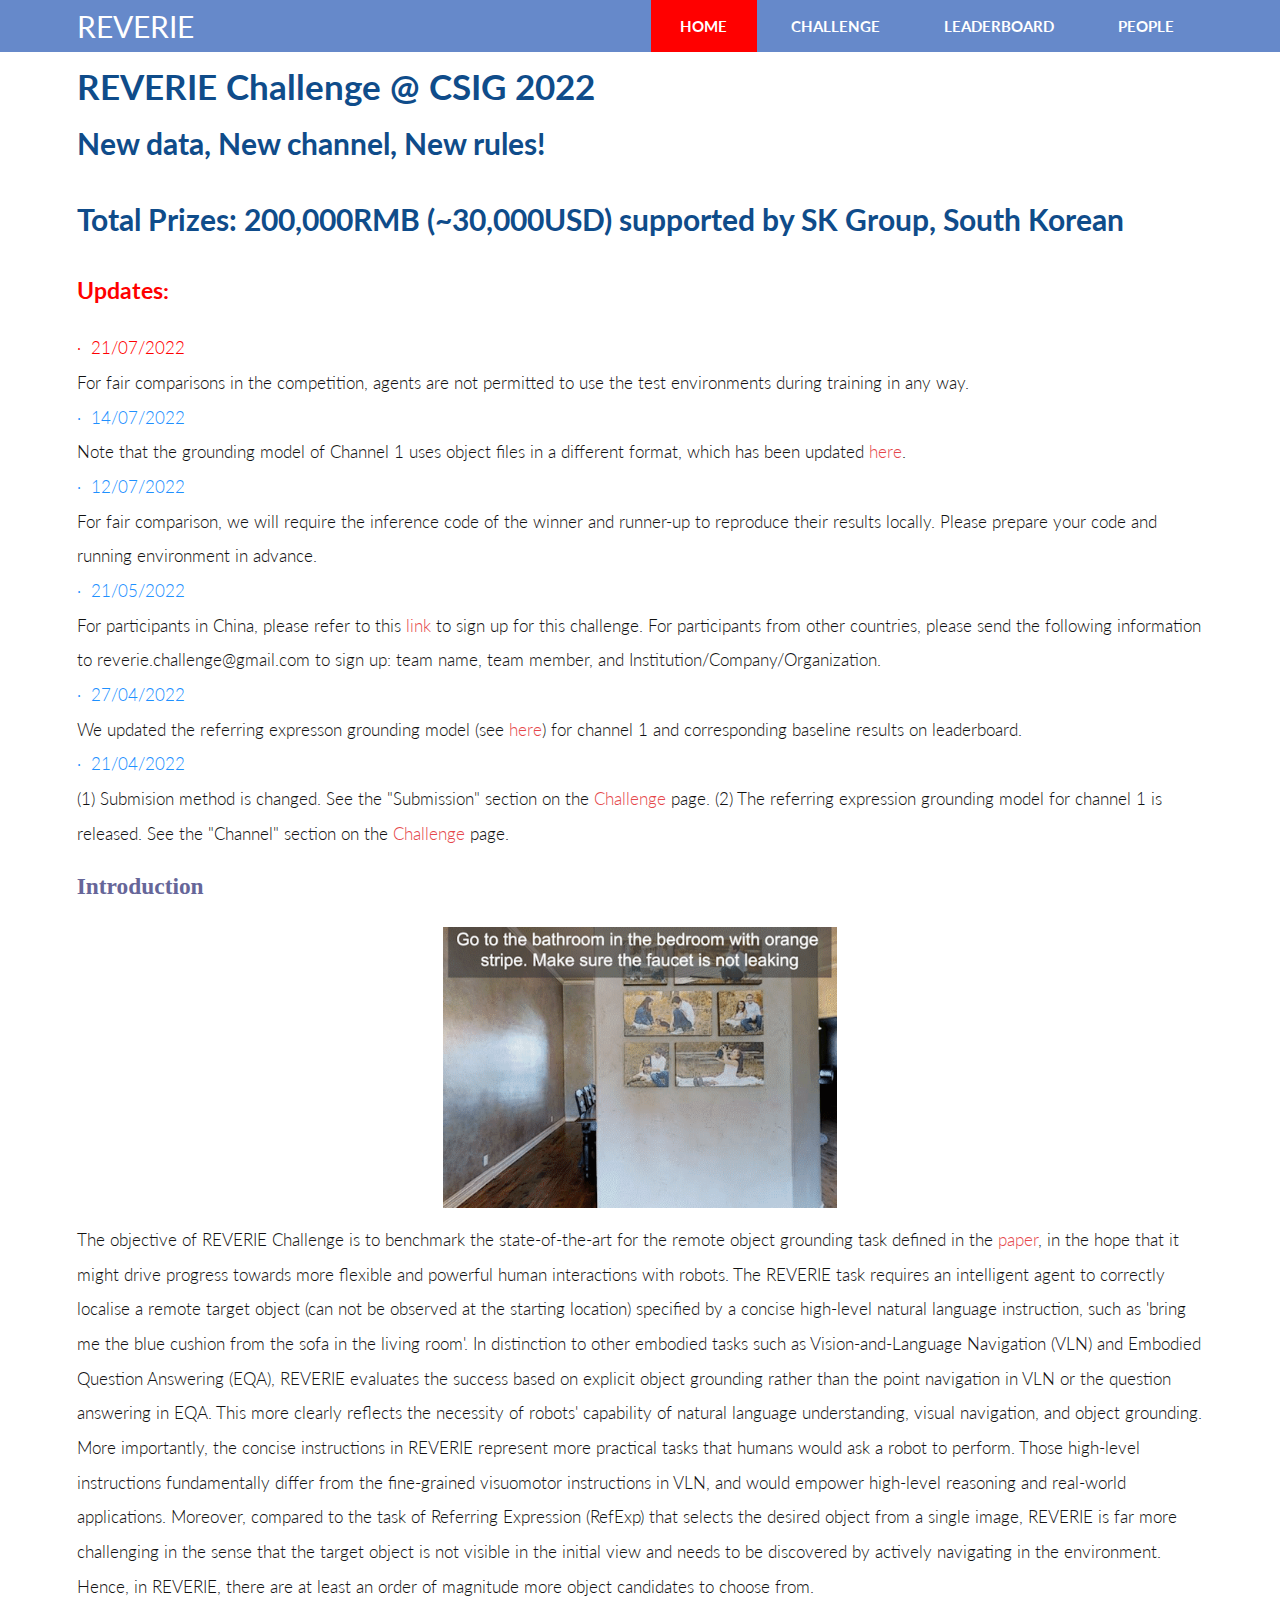
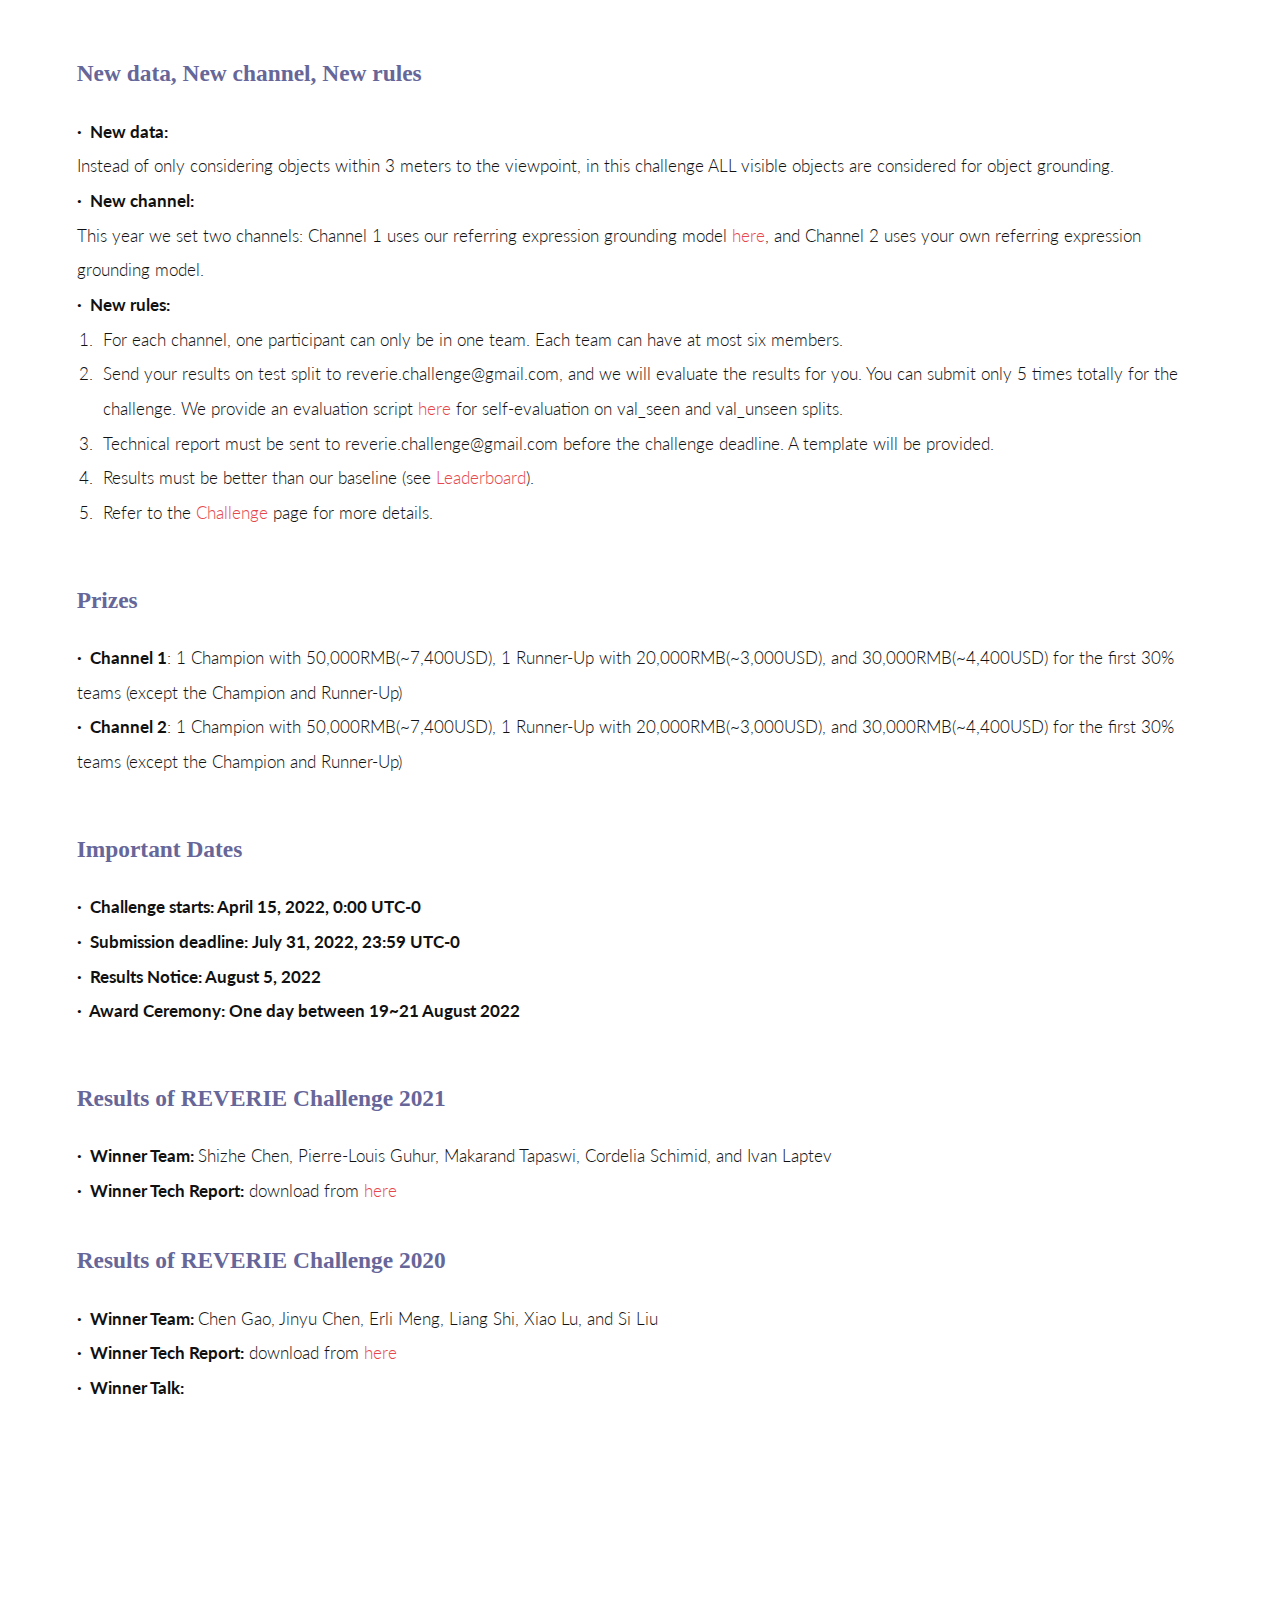
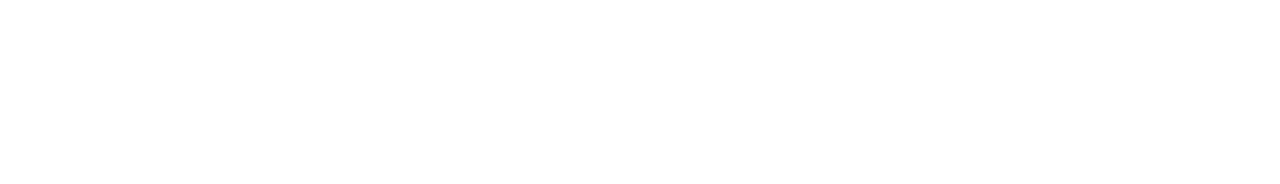
==== index.html @ 5a7473aa "update" ====
<!DOCTYPE HTML>
<html>
<head>
<title>REVERIE Challenge</title>
<meta charset="utf-8" />
<meta name="viewport" content="width=device-width, initial-scale=1, user-scalable=no" />
<link rel="stylesheet" href="static/css/main.css" />
  <style>
    .space {
      height:15px;
      overflow: hidden;
    }
    .crop {
      overflow: hidden;
    }

    .crop img {
      margin: -60px 0 -65px 0;
    }
  </style>
</head>
<body>

<!-- Header -->
<header id="header">
  <div class="inner">
    <a href="index.html" class="logo">REVERIE</a>
    <nav id="nav">
      <a href="" style="background:#FF0000; padding-top:17px; padding-bottom:17px">Home</a>
      <a href="challenge_2022.html">Challenge</a>
      <a href="leaderboard.html">Leaderboard</a>
      <a href="people_2022.html" >People</a>
    </nav>
  </div>
</header>
<a href="#menu" class="navPanelToggle"><span class="fa fa-bars"></span></a>

<!-- Banner -->

<section>
  <div class="inner">
    <h1 style="color:#0f4c8a">REVERIE Challenge @ CSIG 2022 </h1>
    <h2 style="color:#0f4c8a">New data, New channel, New rules! </h2>
    <h2 style="color:#0f4c8a">Total Prizes: 200,000RMB (~30,000USD) supported by SK Group, South Korean</h2>
    <h3 style="color:red">Updates: </h3>
    <div style="color:red">&middot;  &nbsp;21/07/2022</div> For fair comparisons in the competition, agents are not permitted to use the test environments during training in any way.
    <div style="color:dodgerblue">&middot;  &nbsp;14/07/2022</div> Note that the grounding model of Channel 1 uses object files in a different format, which has been updated <a href="https://github.com/zhaoc5/Grounding-REVERIE-Challenge#data-preparation">here</a>.
    <div style="color:dodgerblue">&middot;  &nbsp;12/07/2022</div> For fair comparison, we will require the inference code of the winner and runner-up to reproduce their results locally. Please prepare your code and running environment in advance.
    <div style="color:dodgerblue">&middot;  &nbsp;21/05/2022</div> For participants in China, please refer to this <a href="https://www.saikr.com/vse/45645">link</a> to sign up for this challenge. For participants from other countries, please send the following information to reverie.challenge@gmail.com to sign up: team name, team member, and Institution/Company/Organization.<br>
    <div style="color:dodgerblue">&middot;  &nbsp;27/04/2022</div> We updated the referring expresson grounding model (see <a href="https://github.com/zhaoc5/Grounding-REVERIE-Challenge">here</a>) for channel 1 and corresponding baseline results on leaderboard. <br>
    <div style="color:dodgerblue">&middot;  &nbsp;21/04/2022</div> (1) Submision method is changed. See the "Submission" section on the <a href="challenge_2022.html">Challenge</a> page. (2) The referring expression grounding model for channel 1 is released. See the "Channel" section on the <a href="challenge_2022.html">Challenge</a> page.
  </div>
</section>

<br><br>

<!-- One -->
<section id="intro">
  <div class="inner">
    <h3 class='subtitle'>Introduction</h3>
    <div align="center" class="crop"><img src="static/img/demo.gif" alt="demo" width=35% /></div>
    <div class="space"></div>
    <p>The objective of REVERIE Challenge is to benchmark the state-of-the-art for the remote object grounding task defined in the <a href="https://arxiv.org/abs/1904.10151">paper</a>, in the hope that it might drive progress towards more flexible and powerful human interactions with robots. The REVERIE task requires an intelligent agent to correctly localise a remote target object (can not be observed at the starting location) specified by a concise high-level natural language instruction, such as 'bring me the blue cushion from the sofa in the living room'. In distinction to other embodied tasks such as Vision-and-Language Navigation (VLN) and Embodied Question Answering (EQA), REVERIE evaluates the success based on explicit object grounding rather than the point navigation in VLN or the question answering in EQA. This more clearly reflects the necessity of robots' capability of natural language understanding, visual navigation, and object grounding. More importantly, the concise instructions in REVERIE represent more practical tasks that humans would ask a robot to perform. Those high-level instructions fundamentally differ from the fine-grained visuomotor instructions in VLN, and would empower high-level reasoning and real-world applications.
Moreover, compared to the task of Referring Expression (RefExp) that selects the desired object from a single image, REVERIE is far more challenging in the sense that the target object is not visible in the initial view and needs to be discovered by actively navigating in the environment. Hence, in REVERIE, there are at least an order of magnitude more object candidates to choose from.</p>
       </div>
</section>


<br><br>

<section id="new">
  <div class="inner">
    <h3 class='subtitle'>New data, New channel, New rules</h3>
    <b>&middot  &nbsp;New data:</b> <br> Instead of only considering objects within 3 meters to the viewpoint, in this challenge ALL visible objects are considered for object grounding. <br>
    <b>&middot;  &nbsp;New channel:</b> <br> This year we set two channels: Channel 1 uses our referring expression grounding model <a href="https://github.com/zhaoc5/Grounding-REVERIE-Challenge">here</a>,
    and Channel 2 uses your own referring expression grounding model.<br>
    <b>&middot;  &nbsp;New rules:</b>
    <ol>
      <li>For each channel, one participant can only be in one team. Each team can have at most six members.</li>
      <li>Send your results on test split to reverie.challenge@gmail.com, and we will evaluate the results for you. You can submit only 5 times totally for the challenge. We provide an evaluation script <a href="https://github.com/YanyuanQiao/HOP-REVERIE-Challenge/blob/main/r2r_src/eval.py">here</a> for self-evaluation on val_seen and val_unseen splits. </li>
      <li>Technical report must be sent to reverie.challenge@gmail.com before the challenge deadline. A template will be provided. </li>
      <li>Results must be better than our baseline (see <a href="leaderboard.html">Leaderboard</a>).</li>
      <li>Refer to the <a href="challenge_2022.html" > Challenge</a> page for more details.</li>
    </ol>

  </div>
</section>

<br><br>
<section id="prize">
  <div class="inner">
    <h3 class='subtitle'>Prizes</h3>
    <b>&middot  &nbsp;Channel 1</b>: 1 Champion with 50,000RMB(~7,400USD), 1 Runner-Up with 20,000RMB(~3,000USD), and 30,000RMB(~4,400USD) for the first 30% teams (except the Champion and Runner-Up) <br>
    <b>&middot  &nbsp;Channel 2</b>: 1 Champion with 50,000RMB(~7,400USD), 1 Runner-Up with 20,000RMB(~3,000USD), and 30,000RMB(~4,400USD) for the first 30% teams (except the Champion and Runner-Up)<br>
  </div>
</section>

<br><br><br>

<section id="dates">
  <div class="inner">
    <h3 class='subtitle'>Important Dates</h3>
    <b>&middot; &nbsp;Challenge starts: April 15, 2022, 0:00 UTC-0</b> <br>
    <b>&middot; &nbsp;Submission deadline: July 31, 2022, 23:59 UTC-0</b>  <br>
    <b>&middot; &nbsp;Results Notice: August 5, 2022</b> <br>
    <b>&middot; &nbsp;Award Ceremony: One day between 19~21 August 2022</b>
  </div>
</section>

<br><br><br>

<section id="results">
  <div class="inner">
    <h3 class='subtitle'>Results of REVERIE Challenge 2021</h3>
    <p><b>&middot;  &nbsp;Winner Team: </b> Shizhe Chen, Pierre-Louis Guhur, Makarand Tapaswi, Cordelia Schimid, and Ivan Laptev<br>
      <b>&middot;  &nbsp;Winner Tech Report:</b> download from <a href="https://github.com/YuankaiQi/REVERIE_Challenge/blob/master/2021-Winner-Tech-Report.pdf" target="_blank" download="2020-Winner-Tech-Report.pdf">here</a><br>
    </p>
  </div>
  <div class="inner">
    <h3 class='subtitle'>Results of REVERIE Challenge 2020</h3>
    <p><b>&middot;  &nbsp;Winner Team: </b> Chen Gao, Jinyu Chen, Erli Meng, Liang Shi, Xiao Lu, and Si Liu <br>
      <b>&middot;  &nbsp;Winner Tech Report:</b> download from <a href="https://github.com/YuankaiQi/REVERIE_Challenge/blob/master/2020-Winner-Tech-Report.pdf" target="_blank" download="2020-Winner-Tech-Report.pdf">here</a><br>
      <b>&middot;  &nbsp;Winner Talk:</b>
    </p>
      <p align="center"><iframe width="560" height="315" src="https://www.youtube.com/embed/cCqKQbjNJBc" frameborder="0" allow="accelerometer; autoplay; clipboard-write; encrypted-media; gyroscope; picture-in-picture" allowfullscreen></iframe>
         </p>
  </div>
</section>
  
<br><br>
<!--
<section>
  <div class="inner">
    <h5>Please cite our paper as below if you use data or code of REVERIE.</h5>
    <pre><code>
@inproceedings{reverie,
  title={REVERIE: Remote Embodied Visual Referring Expression in Real Indoor Environments},
  author={Yuankai Qi and Qi Wu and Peter Anderson and Xin Wang and William Yang Wang and Chunhua Shen and Anton van den Hengel},
  booktitle={Proceedings of the IEEE Conference on Computer Vision and Pattern Recognition (CVPR)},
  year={2020}
}
  </code></pre>
 </div>
</section>
-->



<!-- Scripts -->
<script src="/static/js/jquery.min.js"></script>
<script src="/static/js/skel.min.js"></script>
<script src="/static/js/util.js"></script>
<script src="/static/js/main.js"></script>

</body>
</html>
---- static/css/main.css ----
@import url(font-awesome.min.css);
@import url("https://fonts.googleapis.com/css?family=Lato:300,400,700|Pacifico");

/* Reset */

	html, body, div, span, applet, object, iframe, h1, h2, h3, h4, h5, h6, p, blockquote, pre, a, abbr, acronym, address, big, cite, code, del, dfn, em, img, ins, kbd, q, s, samp, small, strike, strong, sub, sup, tt, var, b, u, i, center, dl, dt, dd, ol, ul, li, fieldset, form, label, legend, table, caption, tbody, tfoot, thead, tr, th, td, article, aside, canvas, details, embed, figure, figcaption, footer, header, hgroup, menu, nav, output, ruby, section, summary, time, mark, audio, video {
		margin: 0;
		padding: 0;
		border: 0;
		font-size: 100%;
		font: inherit;
		vertical-align: baseline;
	}

	article, aside, details, figcaption, figure, footer, header, hgroup, menu, nav, section {
		display: block;
		margin-top: -1.5em;
		margin-bottom: -1.5em;
	}

	body {
		line-height: 1;
	}

	ol, ul {
		list-style: none;
	}

	blockquote, q {
		quotes: none;
	}

	blockquote:before, blockquote:after, q:before, q:after {
		content: '';
		content: none;
	}

	table {
		border-collapse: collapse;
		border-spacing: 0;
	}

	body {
		-webkit-text-size-adjust: none;
	}

/* Box Model */

	*, *:before, *:after {
		-moz-box-sizing: border-box;
		-webkit-box-sizing: border-box;
		box-sizing: border-box;
	}

/* Containers */

	.container {
		margin-left: auto;
		margin-right: auto;
	}

	.container.\31 25\25 {
		width: 100%;
		max-width: 100em;
		min-width: 80em;
	}

	.container.\37 5\25 {
		width: 60em;
	}

	.container.\35 0\25 {
		width: 40em;
	}

	.container.\32 5\25 {
		width: 20em;
	}

	.container {
		width: 80em;
	}

	@media screen and (max-width: 1680px) {

		.container.\31 25\25 {
			width: 100%;
			max-width: 100em;
			min-width: 80em;
		}

		.container.\37 5\25 {
			width: 60em;
		}

		.container.\35 0\25 {
			width: 40em;
		}

		.container.\32 5\25 {
			width: 20em;
		}

		.container {
			width: 80em;
		}

	}

	@media screen and (max-width: 1280px) {

		.container.\31 25\25 {
			width: 100%;
			max-width: 81.25em;
			min-width: 65em;
		}

		.container.\37 5\25 {
			width: 48.75em;
		}

		.container.\35 0\25 {
			width: 32.5em;
		}

		.container.\32 5\25 {
			width: 16.25em;
		}

		.container {
			width: 65em;
		}

	}

	@media screen and (max-width: 980px) {

		.container.\31 25\25 {
			width: 100%;
			max-width: 112.5%;
			min-width: 90%;
		}

		.container.\37 5\25 {
			width: 67.5%;
		}

		.container.\35 0\25 {
			width: 45%;
		}

		.container.\32 5\25 {
			width: 22.5%;
		}

		.container {
			width: 90%;
		}

	}

	@media screen and (max-width: 736px) {

		.container.\31 25\25 {
			width: 100%;
			max-width: 112.5%;
			min-width: 90%;
		}

		.container.\37 5\25 {
			width: 67.5%;
		}

		.container.\35 0\25 {
			width: 45%;
		}

		.container.\32 5\25 {
			width: 22.5%;
		}

		.container {
			width: 90% !important;
		}

	}

	@media screen and (max-width: 480px) {

		.container.\31 25\25 {
			width: 100%;
			max-width: 112.5%;
			min-width: 90%;
		}

		.container.\37 5\25 {
			width: 67.5%;
		}

		.container.\35 0\25 {
			width: 45%;
		}

		.container.\32 5\25 {
			width: 22.5%;
		}

		.container {
			width: 90% !important;
		}

	}

/* Grid */

	.row {
		border-bottom: solid 1px transparent;
		-moz-box-sizing: border-box;
		-webkit-box-sizing: border-box;
		box-sizing: border-box;
	}

	.row > * {
		float: left;
		-moz-box-sizing: border-box;
		-webkit-box-sizing: border-box;
		box-sizing: border-box;
	}

	.row:after, .row:before {
		content: '';
		display: block;
		clear: both;
		height: 0;
	}

	.row.uniform > * > :first-child {
		margin-top: 0;
	}

	.row.uniform > * > :last-child {
		margin-bottom: 0;
	}

	.row.\30 \25 > * {
		padding: 0 0 0 0em;
	}

	.row.\30 \25 {
		margin: 0 0 -1px 0em;
	}

	.row.uniform.\30 \25 > * {
		padding: 0em 0 0 0em;
	}

	.row.uniform.\30 \25 {
		margin: 0em 0 -1px 0em;
	}

	.row > * {
		padding: 0 0 0 2em;
	}

	.row {
		margin: 0 0 -1px -2em;
	}

	.row.uniform > * {
		padding: 2em 0 0 2em;
	}

	.row.uniform {
		margin: -2em 0 -1px -2em;
	}

	.row.\32 00\25 > * {
		padding: 0 0 0 4em;
	}

	.row.\32 00\25 {
		margin: 0 0 -1px -4em;
	}

	.row.uniform.\32 00\25 > * {
		padding: 4em 0 0 4em;
	}

	.row.uniform.\32 00\25 {
		margin: -4em 0 -1px -4em;
	}

	.row.\31 50\25 > * {
		padding: 0 0 0 3em;
	}

	.row.\31 50\25 {
		margin: 0 0 -1px -3em;
	}

	.row.uniform.\31 50\25 > * {
		padding: 3em 0 0 3em;
	}

	.row.uniform.\31 50\25 {
		margin: -3em 0 -1px -3em;
	}

	.row.\35 0\25 > * {
		padding: 0 0 0 1em;
	}

	.row.\35 0\25 {
		margin: 0 0 -1px -1em;
	}

	.row.uniform.\35 0\25 > * {
		padding: 1em 0 0 1em;
	}

	.row.uniform.\35 0\25 {
		margin: -1em 0 -1px -1em;
	}

	.row.\32 5\25 > * {
		padding: 0 0 0 0.5em;
	}

	.row.\32 5\25 {
		margin: 0 0 -1px -0.5em;
	}

	.row.uniform.\32 5\25 > * {
		padding: 0.5em 0 0 0.5em;
	}

	.row.uniform.\32 5\25 {
		margin: -0.5em 0 -1px -0.5em;
	}

	.\31 2u, .\31 2u\24 {
		width: 100%;
		clear: none;
		margin-left: 0;
	}

	.\31 1u, .\31 1u\24 {
		width: 91.6666666667%;
		clear: none;
		margin-left: 0;
	}

	.\31 0u, .\31 0u\24 {
		width: 83.3333333333%;
		clear: none;
		margin-left: 0;
	}

	.\39 u, .\39 u\24 {
		width: 75%;
		clear: none;
		margin-left: 0;
	}

	.\38 u, .\38 u\24 {
		width: 66.6666666667%;
		clear: none;
		margin-left: 0;
	}

	.\37 u, .\37 u\24 {
		width: 58.3333333333%;
		clear: none;
		margin-left: 0;
	}

	.\36 u, .\36 u\24 {
		width: 50%;
		clear: none;
		margin-left: 0;
	}

	.\35 u, .\35 u\24 {
		width: 41.6666666667%;
		clear: none;
		margin-left: 0;
	}

	.\34 u, .\34 u\24 {
		width: 33.3333333333%;
		clear: none;
		margin-left: 0;
	}

	.\33 u, .\33 u\24 {
		width: 25%;
		clear: none;
		margin-left: 0;
	}

	.\32 u, .\32 u\24 {
		width: 16.6666666667%;
		clear: none;
		margin-left: 0;
	}

	.\31 u, .\31 u\24 {
		width: 8.3333333333%;
		clear: none;
		margin-left: 0;
	}

	.\31 2u\24 + *,
	.\31 1u\24 + *,
	.\31 0u\24 + *,
	.\39 u\24 + *,
	.\38 u\24 + *,
	.\37 u\24 + *,
	.\36 u\24 + *,
	.\35 u\24 + *,
	.\34 u\24 + *,
	.\33 u\24 + *,
	.\32 u\24 + *,
	.\31 u\24 + * {
		clear: left;
	}

	.\-11u {
		margin-left: 91.66667%;
	}

	.\-10u {
		margin-left: 83.33333%;
	}

	.\-9u {
		margin-left: 75%;
	}

	.\-8u {
		margin-left: 66.66667%;
	}

	.\-7u {
		margin-left: 58.33333%;
	}

	.\-6u {
		margin-left: 50%;
	}

	.\-5u {
		margin-left: 41.66667%;
	}

	.\-4u {
		margin-left: 33.33333%;
	}

	.\-3u {
		margin-left: 25%;
	}

	.\-2u {
		margin-left: 16.66667%;
	}

	.\-1u {
		margin-left: 8.33333%;
	}

	@media screen and (max-width: 1680px) {

		.row > * {
			padding: 0 0 0 2em;
		}

		.row {
			margin: 0 0 -1px -2em;
		}

		.row.uniform > * {
			padding: 2em 0 0 2em;
		}

		.row.uniform {
			margin: -2em 0 -1px -2em;
		}

		.row.\32 00\25 > * {
			padding: 0 0 0 4em;
		}

		.row.\32 00\25 {
			margin: 0 0 -1px -4em;
		}

		.row.uniform.\32 00\25 > * {
			padding: 4em 0 0 4em;
		}

		.row.uniform.\32 00\25 {
			margin: -4em 0 -1px -4em;
		}

		.row.\31 50\25 > * {
			padding: 0 0 0 3em;
		}

		.row.\31 50\25 {
			margin: 0 0 -1px -3em;
		}

		.row.uniform.\31 50\25 > * {
			padding: 3em 0 0 3em;
		}

		.row.uniform.\31 50\25 {
			margin: -3em 0 -1px -3em;
		}

		.row.\35 0\25 > * {
			padding: 0 0 0 1em;
		}

		.row.\35 0\25 {
			margin: 0 0 -1px -1em;
		}

		.row.uniform.\35 0\25 > * {
			padding: 1em 0 0 1em;
		}

		.row.uniform.\35 0\25 {
			margin: -1em 0 -1px -1em;
		}

		.row.\32 5\25 > * {
			padding: 0 0 0 0.5em;
		}

		.row.\32 5\25 {
			margin: 0 0 -1px -0.5em;
		}

		.row.uniform.\32 5\25 > * {
			padding: 0.5em 0 0 0.5em;
		}

		.row.uniform.\32 5\25 {
			margin: -0.5em 0 -1px -0.5em;
		}

		.\31 2u\28xlarge\29, .\31 2u\24\28xlarge\29 {
			width: 100%;
			clear: none;
			margin-left: 0;
		}

		.\31 1u\28xlarge\29, .\31 1u\24\28xlarge\29 {
			width: 91.6666666667%;
			clear: none;
			margin-left: 0;
		}

		.\31 0u\28xlarge\29, .\31 0u\24\28xlarge\29 {
			width: 83.3333333333%;
			clear: none;
			margin-left: 0;
		}

		.\39 u\28xlarge\29, .\39 u\24\28xlarge\29 {
			width: 75%;
			clear: none;
			margin-left: 0;
		}

		.\38 u\28xlarge\29, .\38 u\24\28xlarge\29 {
			width: 66.6666666667%;
			clear: none;
			margin-left: 0;
		}

		.\37 u\28xlarge\29, .\37 u\24\28xlarge\29 {
			width: 58.3333333333%;
			clear: none;
			margin-left: 0;
		}

		.\36 u\28xlarge\29, .\36 u\24\28xlarge\29 {
			width: 50%;
			clear: none;
			margin-left: 0;
		}

		.\35 u\28xlarge\29, .\35 u\24\28xlarge\29 {
			width: 41.6666666667%;
			clear: none;
			margin-left: 0;
		}

		.\34 u\28xlarge\29, .\34 u\24\28xlarge\29 {
			width: 33.3333333333%;
			clear: none;
			margin-left: 0;
		}

		.\33 u\28xlarge\29, .\33 u\24\28xlarge\29 {
			width: 25%;
			clear: none;
			margin-left: 0;
		}

		.\32 u\28xlarge\29, .\32 u\24\28xlarge\29 {
			width: 16.6666666667%;
			clear: none;
			margin-left: 0;
		}

		.\31 u\28xlarge\29, .\31 u\24\28xlarge\29 {
			width: 8.3333333333%;
			clear: none;
			margin-left: 0;
		}

		.\31 2u\24\28xlarge\29 + *,
		.\31 1u\24\28xlarge\29 + *,
		.\31 0u\24\28xlarge\29 + *,
		.\39 u\24\28xlarge\29 + *,
		.\38 u\24\28xlarge\29 + *,
		.\37 u\24\28xlarge\29 + *,
		.\36 u\24\28xlarge\29 + *,
		.\35 u\24\28xlarge\29 + *,
		.\34 u\24\28xlarge\29 + *,
		.\33 u\24\28xlarge\29 + *,
		.\32 u\24\28xlarge\29 + *,
		.\31 u\24\28xlarge\29 + * {
			clear: left;
		}

		.\-11u\28xlarge\29 {
			margin-left: 91.66667%;
		}

		.\-10u\28xlarge\29 {
			margin-left: 83.33333%;
		}

		.\-9u\28xlarge\29 {
			margin-left: 75%;
		}

		.\-8u\28xlarge\29 {
			margin-left: 66.66667%;
		}

		.\-7u\28xlarge\29 {
			margin-left: 58.33333%;
		}

		.\-6u\28xlarge\29 {
			margin-left: 50%;
		}

		.\-5u\28xlarge\29 {
			margin-left: 41.66667%;
		}

		.\-4u\28xlarge\29 {
			margin-left: 33.33333%;
		}

		.\-3u\28xlarge\29 {
			margin-left: 25%;
		}

		.\-2u\28xlarge\29 {
			margin-left: 16.66667%;
		}

		.\-1u\28xlarge\29 {
			margin-left: 8.33333%;
		}

	}

	@media screen and (max-width: 1280px) {

		.row > * {
			padding: 0 0 0 1.5em;
		}

		.row {
			margin: 0 0 -1px -1.5em;
		}

		.row.uniform > * {
			padding: 1.5em 0 0 1.5em;
		}

		.row.uniform {
			margin: -1.5em 0 -1px -1.5em;
		}

		.row.\32 00\25 > * {
			padding: 0 0 0 3em;
		}

		.row.\32 00\25 {
			margin: 0 0 -1px -3em;
		}

		.row.uniform.\32 00\25 > * {
			padding: 3em 0 0 3em;
		}

		.row.uniform.\32 00\25 {
			margin: -3em 0 -1px -3em;
		}

		.row.\31 50\25 > * {
			padding: 0 0 0 2.25em;
		}

		.row.\31 50\25 {
			margin: 0 0 -1px -2.25em;
		}

		.row.uniform.\31 50\25 > * {
			padding: 2.25em 0 0 2.25em;
		}

		.row.uniform.\31 50\25 {
			margin: -2.25em 0 -1px -2.25em;
		}

		.row.\35 0\25 > * {
			padding: 0 0 0 0.75em;
		}

		.row.\35 0\25 {
			margin: 0 0 -1px -0.75em;
		}

		.row.uniform.\35 0\25 > * {
			padding: 0.75em 0 0 0.75em;
		}

		.row.uniform.\35 0\25 {
			margin: -0.75em 0 -1px -0.75em;
		}

		.row.\32 5\25 > * {
			padding: 0 0 0 0.375em;
		}

		.row.\32 5\25 {
			margin: 0 0 -1px -0.375em;
		}

		.row.uniform.\32 5\25 > * {
			padding: 0.375em 0 0 0.375em;
		}

		.row.uniform.\32 5\25 {
			margin: -0.375em 0 -1px -0.375em;
		}

		.\31 2u\28large\29, .\31 2u\24\28large\29 {
			width: 100%;
			clear: none;
			margin-left: 0;
		}

		.\31 1u\28large\29, .\31 1u\24\28large\29 {
			width: 91.6666666667%;
			clear: none;
			margin-left: 0;
		}

		.\31 0u\28large\29, .\31 0u\24\28large\29 {
			width: 83.3333333333%;
			clear: none;
			margin-left: 0;
		}

		.\39 u\28large\29, .\39 u\24\28large\29 {
			width: 75%;
			clear: none;
			margin-left: 0;
		}

		.\38 u\28large\29, .\38 u\24\28large\29 {
			width: 66.6666666667%;
			clear: none;
			margin-left: 0;
		}

		.\37 u\28large\29, .\37 u\24\28large\29 {
			width: 58.3333333333%;
			clear: none;
			margin-left: 0;
		}

		.\36 u\28large\29, .\36 u\24\28large\29 {
			width: 50%;
			clear: none;
			margin-left: 0;
		}

		.\35 u\28large\29, .\35 u\24\28large\29 {
			width: 41.6666666667%;
			clear: none;
			margin-left: 0;
		}

		.\34 u\28large\29, .\34 u\24\28large\29 {
			width: 33.3333333333%;
			clear: none;
			margin-left: 0;
		}

		.\33 u\28large\29, .\33 u\24\28large\29 {
			width: 25%;
			clear: none;
			margin-left: 0;
		}

		.\32 u\28large\29, .\32 u\24\28large\29 {
			width: 16.6666666667%;
			clear: none;
			margin-left: 0;
		}

		.\31 u\28large\29, .\31 u\24\28large\29 {
			width: 8.3333333333%;
			clear: none;
			margin-left: 0;
		}

		.\31 2u\24\28large\29 + *,
		.\31 1u\24\28large\29 + *,
		.\31 0u\24\28large\29 + *,
		.\39 u\24\28large\29 + *,
		.\38 u\24\28large\29 + *,
		.\37 u\24\28large\29 + *,
		.\36 u\24\28large\29 + *,
		.\35 u\24\28large\29 + *,
		.\34 u\24\28large\29 + *,
		.\33 u\24\28large\29 + *,
		.\32 u\24\28large\29 + *,
		.\31 u\24\28large\29 + * {
			clear: left;
		}

		.\-11u\28large\29 {
			margin-left: 91.66667%;
		}

		.\-10u\28large\29 {
			margin-left: 83.33333%;
		}

		.\-9u\28large\29 {
			margin-left: 75%;
		}

		.\-8u\28large\29 {
			margin-left: 66.66667%;
		}

		.\-7u\28large\29 {
			margin-left: 58.33333%;
		}

		.\-6u\28large\29 {
			margin-left: 50%;
		}

		.\-5u\28large\29 {
			margin-left: 41.66667%;
		}

		.\-4u\28large\29 {
			margin-left: 33.33333%;
		}

		.\-3u\28large\29 {
			margin-left: 25%;
		}

		.\-2u\28large\29 {
			margin-left: 16.66667%;
		}

		.\-1u\28large\29 {
			margin-left: 8.33333%;
		}

	}

	@media screen and (max-width: 980px) {

		.row > * {
			padding: 0 0 0 1.5em;
		}

		.row {
			margin: 0 0 -1px -1.5em;
		}

		.row.uniform > * {
			padding: 1.5em 0 0 1.5em;
		}

		.row.uniform {
			margin: -1.5em 0 -1px -1.5em;
		}

		.row.\32 00\25 > * {
			padding: 0 0 0 3em;
		}

		.row.\32 00\25 {
			margin: 0 0 -1px -3em;
		}

		.row.uniform.\32 00\25 > * {
			padding: 3em 0 0 3em;
		}

		.row.uniform.\32 00\25 {
			margin: -3em 0 -1px -3em;
		}

		.row.\31 50\25 > * {
			padding: 0 0 0 2.25em;
		}

		.row.\31 50\25 {
			margin: 0 0 -1px -2.25em;
		}

		.row.uniform.\31 50\25 > * {
			padding: 2.25em 0 0 2.25em;
		}

		.row.uniform.\31 50\25 {
			margin: -2.25em 0 -1px -2.25em;
		}

		.row.\35 0\25 > * {
			padding: 0 0 0 0.75em;
		}

		.row.\35 0\25 {
			margin: 0 0 -1px -0.75em;
		}

		.row.uniform.\35 0\25 > * {
			padding: 0.75em 0 0 0.75em;
		}

		.row.uniform.\35 0\25 {
			margin: -0.75em 0 -1px -0.75em;
		}

		.row.\32 5\25 > * {
			padding: 0 0 0 0.375em;
		}

		.row.\32 5\25 {
			margin: 0 0 -1px -0.375em;
		}

		.row.uniform.\32 5\25 > * {
			padding: 0.375em 0 0 0.375em;
		}

		.row.uniform.\32 5\25 {
			margin: -0.375em 0 -1px -0.375em;
		}

		.\31 2u\28medium\29, .\31 2u\24\28medium\29 {
			width: 100%;
			clear: none;
			margin-left: 0;
		}

		.\31 1u\28medium\29, .\31 1u\24\28medium\29 {
			width: 91.6666666667%;
			clear: none;
			margin-left: 0;
		}

		.\31 0u\28medium\29, .\31 0u\24\28medium\29 {
			width: 83.3333333333%;
			clear: none;
			margin-left: 0;
		}

		.\39 u\28medium\29, .\39 u\24\28medium\29 {
			width: 75%;
			clear: none;
			margin-left: 0;
		}

		.\38 u\28medium\29, .\38 u\24\28medium\29 {
			width: 66.6666666667%;
			clear: none;
			margin-left: 0;
		}

		.\37 u\28medium\29, .\37 u\24\28medium\29 {
			width: 58.3333333333%;
			clear: none;
			margin-left: 0;
		}

		.\36 u\28medium\29, .\36 u\24\28medium\29 {
			width: 50%;
			clear: none;
			margin-left: 0;
		}

		.\35 u\28medium\29, .\35 u\24\28medium\29 {
			width: 41.6666666667%;
			clear: none;
			margin-left: 0;
		}

		.\34 u\28medium\29, .\34 u\24\28medium\29 {
			width: 33.3333333333%;
			clear: none;
			margin-left: 0;
		}

		.\33 u\28medium\29, .\33 u\24\28medium\29 {
			width: 25%;
			clear: none;
			margin-left: 0;
		}

		.\32 u\28medium\29, .\32 u\24\28medium\29 {
			width: 16.6666666667%;
			clear: none;
			margin-left: 0;
		}

		.\31 u\28medium\29, .\31 u\24\28medium\29 {
			width: 8.3333333333%;
			clear: none;
			margin-left: 0;
		}

		.\31 2u\24\28medium\29 + *,
		.\31 1u\24\28medium\29 + *,
		.\31 0u\24\28medium\29 + *,
		.\39 u\24\28medium\29 + *,
		.\38 u\24\28medium\29 + *,
		.\37 u\24\28medium\29 + *,
		.\36 u\24\28medium\29 + *,
		.\35 u\24\28medium\29 + *,
		.\34 u\24\28medium\29 + *,
		.\33 u\24\28medium\29 + *,
		.\32 u\24\28medium\29 + *,
		.\31 u\24\28medium\29 + * {
			clear: left;
		}

		.\-11u\28medium\29 {
			margin-left: 91.66667%;
		}

		.\-10u\28medium\29 {
			margin-left: 83.33333%;
		}

		.\-9u\28medium\29 {
			margin-left: 75%;
		}

		.\-8u\28medium\29 {
			margin-left: 66.66667%;
		}

		.\-7u\28medium\29 {
			margin-left: 58.33333%;
		}

		.\-6u\28medium\29 {
			margin-left: 50%;
		}

		.\-5u\28medium\29 {
			margin-left: 41.66667%;
		}

		.\-4u\28medium\29 {
			margin-left: 33.33333%;
		}

		.\-3u\28medium\29 {
			margin-left: 25%;
		}

		.\-2u\28medium\29 {
			margin-left: 16.66667%;
		}

		.\-1u\28medium\29 {
			margin-left: 8.33333%;
		}

	}

	@media screen and (max-width: 736px) {

		.row > * {
			padding: 0 0 0 1.25em;
		}

		.row {
			margin: 0 0 -1px -1.25em;
		}

		.row.uniform > * {
			padding: 1.25em 0 0 1.25em;
		}

		.row.uniform {
			margin: -1.25em 0 -1px -1.25em;
		}

		.row.\32 00\25 > * {
			padding: 0 0 0 2.5em;
		}

		.row.\32 00\25 {
			margin: 0 0 -1px -2.5em;
		}

		.row.uniform.\32 00\25 > * {
			padding: 2.5em 0 0 2.5em;
		}

		.row.uniform.\32 00\25 {
			margin: -2.5em 0 -1px -2.5em;
		}

		.row.\31 50\25 > * {
			padding: 0 0 0 1.875em;
		}

		.row.\31 50\25 {
			margin: 0 0 -1px -1.875em;
		}

		.row.uniform.\31 50\25 > * {
			padding: 1.875em 0 0 1.875em;
		}

		.row.uniform.\31 50\25 {
			margin: -1.875em 0 -1px -1.875em;
		}

		.row.\35 0\25 > * {
			padding: 0 0 0 0.625em;
		}

		.row.\35 0\25 {
			margin: 0 0 -1px -0.625em;
		}

		.row.uniform.\35 0\25 > * {
			padding: 0.625em 0 0 0.625em;
		}

		.row.uniform.\35 0\25 {
			margin: -0.625em 0 -1px -0.625em;
		}

		.row.\32 5\25 > * {
			padding: 0 0 0 0.3125em;
		}

		.row.\32 5\25 {
			margin: 0 0 -1px -0.3125em;
		}

		.row.uniform.\32 5\25 > * {
			padding: 0.3125em 0 0 0.3125em;
		}

		.row.uniform.\32 5\25 {
			margin: -0.3125em 0 -1px -0.3125em;
		}

		.\31 2u\28small\29, .\31 2u\24\28small\29 {
			width: 100%;
			clear: none;
			margin-left: 0;
		}

		.\31 1u\28small\29, .\31 1u\24\28small\29 {
			width: 91.6666666667%;
			clear: none;
			margin-left: 0;
		}

		.\31 0u\28small\29, .\31 0u\24\28small\29 {
			width: 83.3333333333%;
			clear: none;
			margin-left: 0;
		}

		.\39 u\28small\29, .\39 u\24\28small\29 {
			width: 75%;
			clear: none;
			margin-left: 0;
		}

		.\38 u\28small\29, .\38 u\24\28small\29 {
			width: 66.6666666667%;
			clear: none;
			margin-left: 0;
		}

		.\37 u\28small\29, .\37 u\24\28small\29 {
			width: 58.3333333333%;
			clear: none;
			margin-left: 0;
		}

		.\36 u\28small\29, .\36 u\24\28small\29 {
			width: 50%;
			clear: none;
			margin-left: 0;
		}

		.\35 u\28small\29, .\35 u\24\28small\29 {
			width: 41.6666666667%;
			clear: none;
			margin-left: 0;
		}

		.\34 u\28small\29, .\34 u\24\28small\29 {
			width: 33.3333333333%;
			clear: none;
			margin-left: 0;
		}

		.\33 u\28small\29, .\33 u\24\28small\29 {
			width: 25%;
			clear: none;
			margin-left: 0;
		}

		.\32 u\28small\29, .\32 u\24\28small\29 {
			width: 16.6666666667%;
			clear: none;
			margin-left: 0;
		}

		.\31 u\28small\29, .\31 u\24\28small\29 {
			width: 8.3333333333%;
			clear: none;
			margin-left: 0;
		}

		.\31 2u\24\28small\29 + *,
		.\31 1u\24\28small\29 + *,
		.\31 0u\24\28small\29 + *,
		.\39 u\24\28small\29 + *,
		.\38 u\24\28small\29 + *,
		.\37 u\24\28small\29 + *,
		.\36 u\24\28small\29 + *,
		.\35 u\24\28small\29 + *,
		.\34 u\24\28small\29 + *,
		.\33 u\24\28small\29 + *,
		.\32 u\24\28small\29 + *,
		.\31 u\24\28small\29 + * {
			clear: left;
		}

		.\-11u\28small\29 {
			margin-left: 91.66667%;
		}

		.\-10u\28small\29 {
			margin-left: 83.33333%;
		}

		.\-9u\28small\29 {
			margin-left: 75%;
		}

		.\-8u\28small\29 {
			margin-left: 66.66667%;
		}

		.\-7u\28small\29 {
			margin-left: 58.33333%;
		}

		.\-6u\28small\29 {
			margin-left: 50%;
		}

		.\-5u\28small\29 {
			margin-left: 41.66667%;
		}

		.\-4u\28small\29 {
			margin-left: 33.33333%;
		}

		.\-3u\28small\29 {
			margin-left: 25%;
		}

		.\-2u\28small\29 {
			margin-left: 16.66667%;
		}

		.\-1u\28small\29 {
			margin-left: 8.33333%;
		}

	}

	@media screen and (max-width: 480px) {

		.row > * {
			padding: 0 0 0 1.25em;
		}

		.row {
			margin: 0 0 -1px -1.25em;
		}

		.row.uniform > * {
			padding: 1.25em 0 0 1.25em;
		}

		.row.uniform {
			margin: -1.25em 0 -1px -1.25em;
		}

		.row.\32 00\25 > * {
			padding: 0 0 0 2.5em;
		}

		.row.\32 00\25 {
			margin: 0 0 -1px -2.5em;
		}

		.row.uniform.\32 00\25 > * {
			padding: 2.5em 0 0 2.5em;
		}

		.row.uniform.\32 00\25 {
			margin: -2.5em 0 -1px -2.5em;
		}

		.row.\31 50\25 > * {
			padding: 0 0 0 1.875em;
		}

		.row.\31 50\25 {
			margin: 0 0 -1px -1.875em;
		}

		.row.uniform.\31 50\25 > * {
			padding: 1.875em 0 0 1.875em;
		}

		.row.uniform.\31 50\25 {
			margin: -1.875em 0 -1px -1.875em;
		}

		.row.\35 0\25 > * {
			padding: 0 0 0 0.625em;
		}

		.row.\35 0\25 {
			margin: 0 0 -1px -0.625em;
		}

		.row.uniform.\35 0\25 > * {
			padding: 0.625em 0 0 0.625em;
		}

		.row.uniform.\35 0\25 {
			margin: -0.625em 0 -1px -0.625em;
		}

		.row.\32 5\25 > * {
			padding: 0 0 0 0.3125em;
		}

		.row.\32 5\25 {
			margin: 0 0 -1px -0.3125em;
		}

		.row.uniform.\32 5\25 > * {
			padding: 0.3125em 0 0 0.3125em;
		}

		.row.uniform.\32 5\25 {
			margin: -0.3125em 0 -1px -0.3125em;
		}

		.\31 2u\28xsmall\29, .\31 2u\24\28xsmall\29 {
			width: 100%;
			clear: none;
			margin-left: 0;
		}

		.\31 1u\28xsmall\29, .\31 1u\24\28xsmall\29 {
			width: 91.6666666667%;
			clear: none;
			margin-left: 0;
		}

		.\31 0u\28xsmall\29, .\31 0u\24\28xsmall\29 {
			width: 83.3333333333%;
			clear: none;
			margin-left: 0;
		}

		.\39 u\28xsmall\29, .\39 u\24\28xsmall\29 {
			width: 75%;
			clear: none;
			margin-left: 0;
		}

		.\38 u\28xsmall\29, .\38 u\24\28xsmall\29 {
			width: 66.6666666667%;
			clear: none;
			margin-left: 0;
		}

		.\37 u\28xsmall\29, .\37 u\24\28xsmall\29 {
			width: 58.3333333333%;
			clear: none;
			margin-left: 0;
		}

		.\36 u\28xsmall\29, .\36 u\24\28xsmall\29 {
			width: 50%;
			clear: none;
			margin-left: 0;
		}

		.\35 u\28xsmall\29, .\35 u\24\28xsmall\29 {
			width: 41.6666666667%;
			clear: none;
			margin-left: 0;
		}

		.\34 u\28xsmall\29, .\34 u\24\28xsmall\29 {
			width: 33.3333333333%;
			clear: none;
			margin-left: 0;
		}

		.\33 u\28xsmall\29, .\33 u\24\28xsmall\29 {
			width: 25%;
			clear: none;
			margin-left: 0;
		}

		.\32 u\28xsmall\29, .\32 u\24\28xsmall\29 {
			width: 16.6666666667%;
			clear: none;
			margin-left: 0;
		}

		.\31 u\28xsmall\29, .\31 u\24\28xsmall\29 {
			width: 8.3333333333%;
			clear: none;
			margin-left: 0;
		}

		.\31 2u\24\28xsmall\29 + *,
		.\31 1u\24\28xsmall\29 + *,
		.\31 0u\24\28xsmall\29 + *,
		.\39 u\24\28xsmall\29 + *,
		.\38 u\24\28xsmall\29 + *,
		.\37 u\24\28xsmall\29 + *,
		.\36 u\24\28xsmall\29 + *,
		.\35 u\24\28xsmall\29 + *,
		.\34 u\24\28xsmall\29 + *,
		.\33 u\24\28xsmall\29 + *,
		.\32 u\24\28xsmall\29 + *,
		.\31 u\24\28xsmall\29 + * {
			clear: left;
		}

		.\-11u\28xsmall\29 {
			margin-left: 91.66667%;
		}

		.\-10u\28xsmall\29 {
			margin-left: 83.33333%;
		}

		.\-9u\28xsmall\29 {
			margin-left: 75%;
		}

		.\-8u\28xsmall\29 {
			margin-left: 66.66667%;
		}

		.\-7u\28xsmall\29 {
			margin-left: 58.33333%;
		}

		.\-6u\28xsmall\29 {
			margin-left: 50%;
		}

		.\-5u\28xsmall\29 {
			margin-left: 41.66667%;
		}

		.\-4u\28xsmall\29 {
			margin-left: 33.33333%;
		}

		.\-3u\28xsmall\29 {
			margin-left: 25%;
		}

		.\-2u\28xsmall\29 {
			margin-left: 16.66667%;
		}

		.\-1u\28xsmall\29 {
			margin-left: 8.33333%;
		}

	}

/* Basic */

	@-ms-viewport {
		width: device-width;
	}

	body {
		-ms-overflow-style: scrollbar;
	}

	@media screen and (max-width: 480px) {

		html, body {
			min-width: 320px;
		}

	}

	body {
		background: #fff;
	}

		body.is-loading *, body.is-loading *:before, body.is-loading *:after {
			-moz-animation: none !important;
			-webkit-animation: none !important;
			-ms-animation: none !important;
			animation: none !important;
			-moz-transition: none !important;
			-webkit-transition: none !important;
			-ms-transition: none !important;
			transition: none !important;
		}

/* Type */

	body {
		background-color: #fff;
		color: #111111;
	}

	body, input, select, textarea {
		font-family: "Lato", sans-serif;
		font-size: 15pt;
		font-weight: 300;
		line-height: 2;
	}

		@media screen and (max-width: 1680px) {

			body, input, select, textarea {
				font-size: 13pt;
			}

		}

		@media screen and (max-width: 1280px) {

			body, input, select, textarea {
				font-size: 13pt;
			}

		}

		@media screen and (max-width: 980px) {

			body, input, select, textarea {
				font-size: 12pt;
			}

		}

		@media screen and (max-width: 736px) {

			body, input, select, textarea {
				font-size: 12pt;
			}

		}

		@media screen and (max-width: 480px) {

			body, input, select, textarea {
				font-size: 12pt;
			}

		}

	a {
		-moz-transition: color 0.2s ease-in-out;
		-webkit-transition: color 0.2s ease-in-out;
		-ms-transition: color 0.2s ease-in-out;
		transition: color 0.2s ease-in-out;
		text-decoration: none;
	}

		a:hover {
			text-decoration: underline;
		}

	strong, b {
		font-weight: 700;
	}

	em, i {
		font-style: italic;
	}

	p {
		margin: 0 0 2em 0;
	}

	h1, h2, h3, h4, h5, h6 {
		font-weight: 700;
		line-height: 1.5;
		margin: 0 0 1em 0;
		/* text-transform: uppercase; */
	}

		h1 a, h2 a, h3 a, h4 a, h5 a, h6 a {
			color: inherit;
			text-decoration: none;
		}

	h1 {
		font-size: 2em;
		margin: 0 0 0.25em 0;
	}

	h2 {
		font-size: 1.75em;
	}

	h3 {
		font-size: 1.35em;
	}

	h4 {
		font-size: 1.1em;
	}

	h5 {
		font-size: 0.9em;
	}

	h6 {
		font-size: 0.7em;
	}

	@media screen and (max-width: 736px) {

		h1 {
			font-size: 1.5em;
		}

		h2 {
			font-size: 1.25em;
		}

		h3 {
			font-size: 1.1em;
		}

	}

	sub {
		font-size: 0.8em;
		position: relative;
		top: 0.5em;
	}

	sup {
		font-size: 0.8em;
		position: relative;
		top: -0.5em;
	}

	blockquote {
		border-left: solid 4px;
		font-style: italic;
		margin: 0 0 2em 0;
		padding: 0.5em 0 0.5em 2em;
	}

	code {
		border-radius: 0;
		border: solid 1px;
		font-family: "Courier New", monospace;
		font-size: 0.9em;
		margin: 0 0.25em;
		padding: 0.25em 0.65em;
	}

	pre {
		-webkit-overflow-scrolling: touch;
		font-family: "Courier New", monospace;
		font-size: 0.9em;
		margin: 0 0 2em 0;
	}

		pre code {
			display: block;
			line-height: 1.75;
			padding: 1em 1.5em;
			overflow-x: auto;
		}

	hr {
		border: 0;
		border-bottom: solid 1px;
		margin: 2em 0;
	}

		hr.major {
			margin: 3em 0;
		}

	.align-left {
		text-align: left;
	}

	.align-center {
		text-align: center;
	}

	.align-right {
		text-align: right;
	}

	input, select, textarea {
		color: #e5474b;
	}

	a {
		color: #e5474b;
	}

	strong {
		color: #e5474b;
	}

	h1, h2, h3, h4, h5, h6 {
		color: #666699;
	}

	blockquote {
		border-left-color: #e5474b;
	}

	code {
		background: none;
		border-color: #666699;
	}

	hr {
		border-bottom-color: #e5474b;
	}

/* Box */

	.box {
		border-radius: 0;
		border: solid 1px;
		margin-bottom: 2em;
		padding: 1.5em;
	}

		.box > :last-child,
		.box > :last-child > :last-child,
		.box > :last-child > :last-child > :last-child {
			margin-bottom: 0;
		}

		.box.alt {
			border: 0;
			border-radius: 0;
			padding: 0;
		}

	.box {
		border-color: #e5474b;
	}

/* Button */

	input[type="submit"],
	input[type="reset"],
	input[type="button"],
	button,
	.button {
		-moz-appearance: none;
		-webkit-appearance: none;
		-ms-appearance: none;
		appearance: none;
		-moz-transition: background-color 0.2s ease-in-out, color 0.2s ease-in-out;
		-webkit-transition: background-color 0.2s ease-in-out, color 0.2s ease-in-out;
		-ms-transition: background-color 0.2s ease-in-out, color 0.2s ease-in-out;
		transition: background-color 0.2s ease-in-out, color 0.2s ease-in-out;
		border-radius: 0;
		border: 0;
		cursor: pointer;
		display: inline-block;
		font-size: .8em;
		font-weight: 700;
		height: 3.5em;
		line-height: 3.65em;
		padding: 0 2.25em;
		text-align: center;
		text-decoration: none;
		text-transform: uppercase;
		white-space: nowrap;
	}

		input[type="submit"]:hover,
		input[type="reset"]:hover,
		input[type="button"]:hover,
		button:hover,
		.button:hover {
			text-decoration: none;
		}

		input[type="submit"].icon,
		input[type="reset"].icon,
		input[type="button"].icon,
		button.icon,
		.button.icon {
			padding-left: 1.35em;
		}

			input[type="submit"].icon:before,
			input[type="reset"].icon:before,
			input[type="button"].icon:before,
			button.icon:before,
			.button.icon:before {
				margin-right: 0.5em;
			}

		input[type="submit"].fit,
		input[type="reset"].fit,
		input[type="button"].fit,
		button.fit,
		.button.fit {
			display: block;
			margin: 0 0 1em 0;
			width: 100%;
		}

		input[type="submit"].small,
		input[type="reset"].small,
		input[type="button"].small,
		button.small,
		.button.small {
			font-size: 0.8em;
		}

		input[type="submit"].big,
		input[type="reset"].big,
		input[type="button"].big,
		button.big,
		.button.big {
			font-size: 1.35em;
		}

		input[type="submit"].disabled, input[type="submit"]:disabled,
		input[type="reset"].disabled,
		input[type="reset"]:disabled,
		input[type="button"].disabled,
		input[type="button"]:disabled,
		button.disabled,
		button:disabled,
		.button.disabled,
		.button:disabled {
			-moz-pointer-events: none;
			-webkit-pointer-events: none;
			-ms-pointer-events: none;
			pointer-events: none;
			opacity: 0.25;
		}

	input[type="submit"],
	input[type="reset"],
	input[type="button"],
	button,
	.button {
		background-color: #5a5a5a;
		color: #ffffff !important;
	}

		input[type="submit"]:hover,
		input[type="reset"]:hover,
		input[type="button"]:hover,
		button:hover,
		.button:hover {
			background-color: #676767;
		}

		input[type="submit"]:active,
		input[type="reset"]:active,
		input[type="button"]:active,
		button:active,
		.button:active {
			background-color: #4d4d4d;
		}

		input[type="submit"].alt,
		input[type="reset"].alt,
		input[type="button"].alt,
		button.alt,
		.button.alt {
			background-color: transparent;
			box-shadow: inset 0 0 0 2px #e5474b;
			color: #e5474b !important;
		}

			input[type="submit"].alt:hover,
			input[type="reset"].alt:hover,
			input[type="button"].alt:hover,
			button.alt:hover,
			.button.alt:hover {
				background: #fceced;
			}

			input[type="submit"].alt:active,
			input[type="reset"].alt:active,
			input[type="button"].alt:active,
			button.alt:active,
			.button.alt:active {
				background-color: #f9dadb;
			}

			input[type="submit"].alt.icon:before,
			input[type="reset"].alt.icon:before,
			input[type="button"].alt.icon:before,
			button.alt.icon:before,
			.button.alt.icon:before {
				color: #717171;
			}

		input[type="submit"].special,
		input[type="reset"].special,
		input[type="button"].special,
		button.special,
		.button.special {
			background-color: #e5474b;
			color: #ffffff !important;
		}

			input[type="submit"].special:hover,
			input[type="reset"].special:hover,
			input[type="button"].special:hover,
			button.special:hover,
			.button.special:hover {
				background-color: #e85d61;
			}

			input[type="submit"].special:active,
			input[type="reset"].special:active,
			input[type="button"].special:active,
			button.special:active,
			.button.special:active {
				background-color: #e23135;
			}

/* Form */

	form {
		margin: 0 0 2em 0;
	}

		form .field {
			margin: 0 0 2em 0;
		}

			form .field.half {
				width: 50%;
				float: left;
				padding: 0 0 0 1em;
			}

				form .field.half.first {
					padding: 0 1em 0 0;
				}

		form > .actions {
			margin: 2.5em 0 0 0 !important;
		}

		@media screen and (max-width: 736px) {

			form .field {
				margin: 0 0 1.5em 0;
			}

				form .field.half {
					padding: 0 0 0 0.75em;
				}

					form .field.half.first {
						padding: 0 0.75em 0 0;
					}

			form > .actions {
				margin: 2em 0 0 0 !important;
			}

		}

		@media screen and (max-width: 480px) {

			form .field.half {
				width: 100%;
				float: none;
				padding: 0;
			}

				form .field.half.first {
					padding: 0;
				}

		}

	label {
		display: block;
		font-size: 0.9em;
		text-transform: uppercase;
		font-weight: 700;
		margin: 0 0 1em 0;
	}

	input[type="text"],
	input[type="password"],
	input[type="email"],
	select,
	textarea {
		-moz-appearance: none;
		-webkit-appearance: none;
		-ms-appearance: none;
		appearance: none;
		border-radius: 0;
		border: none;
		border: solid 3px;
		color: inherit;
		display: block;
		outline: 0;
		padding: 0 1em;
		text-decoration: none;
		width: 100%;
	}

		input[type="text"]:invalid,
		input[type="password"]:invalid,
		input[type="email"]:invalid,
		select:invalid,
		textarea:invalid {
			box-shadow: none;
		}

	.select-wrapper {
		text-decoration: none;
		display: block;
		position: relative;
	}

		.select-wrapper:before {
			-moz-osx-font-smoothing: grayscale;
			-webkit-font-smoothing: antialiased;
			font-family: FontAwesome;
			font-style: normal;
			font-weight: normal;
			text-transform: none !important;
		}

		.select-wrapper:before {
			content: '\f078';
			display: block;
			height: 2.75em;
			line-height: 2.75em;
			pointer-events: none;
			position: absolute;
			right: 0;
			text-align: center;
			top: 0;
			width: 2.75em;
		}

		.select-wrapper select::-ms-expand {
			display: none;
		}

	input[type="text"],
	input[type="password"],
	input[type="email"],
	select {
		height: 2.75em;
	}

	textarea {
		padding: 0.75em 1em;
	}

	input[type="checkbox"],
	input[type="radio"] {
		-moz-appearance: none;
		-webkit-appearance: none;
		-ms-appearance: none;
		appearance: none;
		display: block;
		float: left;
		margin-right: -2em;
		opacity: 0;
		width: 1em;
		z-index: -1;
	}

		input[type="checkbox"] + label,
		input[type="radio"] + label {
			text-decoration: none;
			cursor: pointer;
			display: inline-block;
			font-size: 1em;
			font-weight: 300;
			padding-left: 2.4em;
			padding-right: 0.75em;
			position: relative;
		}

			input[type="checkbox"] + label:before,
			input[type="radio"] + label:before {
				-moz-osx-font-smoothing: grayscale;
				-webkit-font-smoothing: antialiased;
				font-family: FontAwesome;
				font-style: normal;
				font-weight: normal;
				text-transform: none !important;
			}

			input[type="checkbox"] + label:before,
			input[type="radio"] + label:before {
				border-radius: 0;
				border: solid 1px;
				content: '';
				display: inline-block;
				height: 1.65em;
				left: 0;
				line-height: 1.58125em;
				position: absolute;
				text-align: center;
				top: 0;
				width: 1.65em;
			}

		input[type="checkbox"]:checked + label:before,
		input[type="radio"]:checked + label:before {
			content: '\f00c';
		}

	input[type="checkbox"] + label:before {
		border-radius: 0;
	}

	input[type="radio"] + label:before {
		border-radius: 100%;
	}

	::-webkit-input-placeholder {
		opacity: 1.0;
	}

	:-moz-placeholder {
		opacity: 1.0;
	}

	::-moz-placeholder {
		opacity: 1.0;
	}

	:-ms-input-placeholder {
		opacity: 1.0;
	}

	.formerize-placeholder {
		opacity: 1.0;
	}

	label {
		color: #e5474b;
	}

	input[type="text"],
	input[type="password"],
	input[type="email"],
	select,
	textarea {
		background: none;
		border-color: #fceced;
	}

		input[type="text"]:focus,
		input[type="password"]:focus,
		input[type="email"]:focus,
		select:focus,
		textarea:focus {
			border-color: #e5474b;
			box-shadow: 0 0 0 1px #e5474b;
		}

	.select-wrapper:before {
		color: #e5474b;
	}

	input[type="checkbox"] + label,
	input[type="radio"] + label {
		color: #111111;
	}

		input[type="checkbox"] + label:before,
		input[type="radio"] + label:before {
			background: none;
			border-color: #e5474b;
		}

	input[type="checkbox"]:checked + label:before,
	input[type="radio"]:checked + label:before {
		background-color: #e5474b;
		border-color: #e5474b;
		color: #ffffff;
	}

	input[type="checkbox"]:focus + label:before,
	input[type="radio"]:focus + label:before {
		border-color: #e5474b;
		box-shadow: 0 0 0 1px #e5474b;
	}

	::-webkit-input-placeholder {
		color: #717171 !important;
	}

	:-moz-placeholder {
		color: #717171 !important;
	}

	::-moz-placeholder {
		color: #717171 !important;
	}

	:-ms-input-placeholder {
		color: #717171 !important;
	}

	.formerize-placeholder {
		color: #717171 !important;
	}

/* Icon */

	.icon {
		text-decoration: none;
		border-bottom: none;
		position: relative;
	}

		.icon:before {
			-moz-osx-font-smoothing: grayscale;
			-webkit-font-smoothing: antialiased;
			font-family: FontAwesome;
			font-style: normal;
			font-weight: normal;
			text-transform: none !important;
		}

		.icon > .label {
			display: none;
		}

/* Image */

	.image {
		border-radius: 0;
		border: 0;
		display: inline-block;
		position: relative;
	}

		.image img {
			border-radius: 0;
			display: block;
		}

		.image.left, .image.right {
			max-width: 40%;
		}

			.image.left img, .image.right img {
				width: 100%;
			}

		.image.left {
			float: left;
			margin: 0 1.5em 1em 0;
			top: 0.25em;
		}

		.image.right {
			float: right;
			margin: 0 0 1em 1.5em;
			top: 0.25em;
		}

		.image.fit {
			display: block;
			margin: 0 0 2em 0;
			width: 100%;
		}

			.image.fit img {
				width: 100%;
			}

		.image.main {
			display: block;
			margin: 0 0 3em 0;
			width: 100%;
		}

			.image.main img {
				width: 100%;
			}

/* List */

	ol {
		list-style: decimal;
		margin: 0 0 2em 0;
		padding-left: 1.25em;
	}

		ol li {
			padding-left: 0.25em;
		}

	ul {
		list-style: disc;
		margin: 0 0 2em 0;
		padding-left: 1em;
	}

		ul li {
			padding-left: 0.5em;
		}

		ul.alt {
			list-style: none;
			padding-left: 0;
		}

			ul.alt li {
				border-top: solid 1px;
				padding: 0.5em 0;
			}

				ul.alt li:first-child {
					border-top: 0;
					padding-top: 0;
				}

		ul.icons {
			cursor: default;
			list-style: none;
			padding-left: 0;
		}

			ul.icons li {
				display: inline-block;
				padding: 0 1em 0 0;
			}

				ul.icons li:last-child {
					padding-right: 0;
				}

				ul.icons li .icon:before {
					font-size: 2em;
				}

		ul.actions {
			cursor: default;
			list-style: none;
			padding-left: 0;
		}

			ul.actions li {
				display: inline-block;
				padding: 0 1em 0 0;
				vertical-align: middle;
			}

				ul.actions li:last-child {
					padding-right: 0;
				}

			ul.actions.small li {
				padding: 0 0.5em 0 0;
			}

			ul.actions.vertical li {
				display: block;
				padding: 1em 0 0 0;
			}

				ul.actions.vertical li:first-child {
					padding-top: 0;
				}

				ul.actions.vertical li > * {
					margin-bottom: 0;
				}

			ul.actions.vertical.small li {
				padding: 0.5em 0 0 0;
			}

				ul.actions.vertical.small li:first-child {
					padding-top: 0;
				}

			ul.actions.fit {
				display: table;
				margin-left: -1em;
				padding: 0;
				table-layout: fixed;
				width: calc(100% + 1em);
			}

				ul.actions.fit li {
					display: table-cell;
					padding: 0 0 0 1em;
				}

					ul.actions.fit li > * {
						margin-bottom: 0;
					}

				ul.actions.fit.small {
					margin-left: -0.5em;
					width: calc(100% + 0.5em);
				}

					ul.actions.fit.small li {
						padding: 0 0 0 0.5em;
					}

	dl {
		margin: 0 0 2em 0;
	}

		dl dt {
			display: block;
			font-weight: 700;
			margin: 0 0 1em 0;
		}

		dl dd {
			margin-left: 2em;
		}

	ul.alt li {
		border-top-color: #e5474b;
	}

/* Section/Article */

	section.special, article.special {
		text-align: center;
	}

	section .inner {
		max-width: 65em;
		width: calc(100% - 6em);
		margin: 0 auto;
	}

		@media screen and (max-width: 480px) {

			section .inner {
				max-width: 90%;
				width: 90%;
				margin-bottom: -1em;
				margin-top: -1em
			}

		}

	header p {
		position: relative;
		margin-top: -1em;
		margin-bottom: -1em;		
	}

	header h2 + p {
		font-size: 1.25em;
		margin-top: -1em;
		margin-bottom: -1em;
	}

	header h3 + p {
		font-size: 1.1em;
		margin-top: -0.8em;
	}

	header h4 + p,
	header h5 + p,
	header h6 + p {
		font-size: 0.9em;
		margin-top: -0.6em;
	}

	header p {
		color: #717171;
	}
	p + p {
		margin-bottom: -1.5em;
		margin-top: -1.5em;

	}

/* Table */

	.table-wrapper {
		-webkit-overflow-scrolling: touch;
		overflow-x: auto;
	}

	table {
		margin: 0 0 2em 0;
		width: 100%;
	}

		table tbody tr {
			border: solid 1px;
			border-left: 0;
			border-right: 0;
		}

		table td {
			padding: 0.75em 0.75em;
		}

		table th {
			font-size: 0.9em;
			font-weight: 700;
			padding: 0 0.75em 0.75em 0.75em;
			text-align: left;
		}

		table thead {
			border-bottom: solid 2px;
		}

		table tfoot {
			border-top: solid 2px;
		}

		table.alt {
			border-collapse: separate;
		}

			table.alt tbody tr td {
				border: solid 1px;
				border-left-width: 0;
				border-top-width: 0;
			}

				table.alt tbody tr td:first-child {
					border-left-width: 1px;
				}

			table.alt tbody tr:first-child td {
				border-top-width: 1px;
			}

			table.alt thead {
				border-bottom: 0;
			}

			table.alt tfoot {
				border-top: 0;
			}

	table tbody tr {
		border-color: #e5474b;
	}

		table tbody tr:nth-child(2n + 1) {
			background-color: none;
		}

	table th {
		color: #e5474b;
	}

	table thead {
		border-bottom-color: #e5474b;
	}

	table tfoot {
		border-top-color: #e5474b;
	}

	table.alt tbody tr td {
		border-color: #e5474b;
	}

/* Wrapper */

	.wrapper {
		position: relative;
	}

		.wrapper > .inner {
			margin: 0 auto;
			width: 60em;
		}

		.wrapper.style1 {
			background-color: #e5474b;
			color: #f2a3a5;
		}

			.wrapper.style1 input, .wrapper.style1 select, .wrapper.style1 textarea {
				color: #ffffff;
			}

			.wrapper.style1 a {
				color: #ffffff;
			}

			.wrapper.style1 strong, .wrapper.style1 b {
				color: #ffffff;
			}

			.wrapper.style1 h1, .wrapper.style1 h2, .wrapper.style1 h3, .wrapper.style1 h4, .wrapper.style1 h5, .wrapper.style1 h6 {
				color: #fff;
			}

			.wrapper.style1 blockquote {
				border-left-color: #fff;
			}

			.wrapper.style1 code {
				background: none;
				border-color: #fff;
			}

			.wrapper.style1 hr {
				border-bottom-color: #fff;
			}

			.wrapper.style1 .box {
				border-color: #fff;
			}

			.wrapper.style1 input[type="submit"],
			.wrapper.style1 input[type="reset"],
			.wrapper.style1 input[type="button"],
			.wrapper.style1 button,
			.wrapper.style1 .button {
				background-color: #5a5a5a;
				color: #ffffff !important;
			}

				.wrapper.style1 input[type="submit"]:hover,
				.wrapper.style1 input[type="reset"]:hover,
				.wrapper.style1 input[type="button"]:hover,
				.wrapper.style1 button:hover,
				.wrapper.style1 .button:hover {
					background-color: #676767;
				}

				.wrapper.style1 input[type="submit"]:active,
				.wrapper.style1 input[type="reset"]:active,
				.wrapper.style1 input[type="button"]:active,
				.wrapper.style1 button:active,
				.wrapper.style1 .button:active {
					background-color: #4d4d4d;
				}

				.wrapper.style1 input[type="submit"].alt,
				.wrapper.style1 input[type="reset"].alt,
				.wrapper.style1 input[type="button"].alt,
				.wrapper.style1 button.alt,
				.wrapper.style1 .button.alt {
					background-color: transparent;
					box-shadow: inset 0 0 0 2px #fff;
					color: #ffffff !important;
				}

					.wrapper.style1 input[type="submit"].alt:hover,
					.wrapper.style1 input[type="reset"].alt:hover,
					.wrapper.style1 input[type="button"].alt:hover,
					.wrapper.style1 button.alt:hover,
					.wrapper.style1 .button.alt:hover {
						background: rgba(255, 255, 255, 0.25);
					}

					.wrapper.style1 input[type="submit"].alt:active,
					.wrapper.style1 input[type="reset"].alt:active,
					.wrapper.style1 input[type="button"].alt:active,
					.wrapper.style1 button.alt:active,
					.wrapper.style1 .button.alt:active {
						background-color: rgba(255, 255, 255, 0.2);
					}

					.wrapper.style1 input[type="submit"].alt.icon:before,
					.wrapper.style1 input[type="reset"].alt.icon:before,
					.wrapper.style1 input[type="button"].alt.icon:before,
					.wrapper.style1 button.alt.icon:before,
					.wrapper.style1 .button.alt.icon:before {
						color: #f8d1d2;
					}

				.wrapper.style1 input[type="submit"].special,
				.wrapper.style1 input[type="reset"].special,
				.wrapper.style1 input[type="button"].special,
				.wrapper.style1 button.special,
				.wrapper.style1 .button.special {
					background-color: #ffffff;
					color: #e5474b !important;
				}

			.wrapper.style1 label {
				color: #ffffff;
			}

			.wrapper.style1 input[type="text"],
			.wrapper.style1 input[type="password"],
			.wrapper.style1 input[type="email"],
			.wrapper.style1 select,
			.wrapper.style1 textarea {
				background: none;
				border-color: rgba(255, 255, 255, 0.25);
			}

				.wrapper.style1 input[type="text"]:focus,
				.wrapper.style1 input[type="password"]:focus,
				.wrapper.style1 input[type="email"]:focus,
				.wrapper.style1 select:focus,
				.wrapper.style1 textarea:focus {
					border-color: #ffffff;
					box-shadow: 0 0 0 1px #ffffff;
				}

			.wrapper.style1 .select-wrapper:before {
				color: #fff;
			}

			.wrapper.style1 input[type="checkbox"] + label,
			.wrapper.style1 input[type="radio"] + label {
				color: #f2a3a5;
			}

				.wrapper.style1 input[type="checkbox"] + label:before,
				.wrapper.style1 input[type="radio"] + label:before {
					background: none;
					border-color: #fff;
				}

			.wrapper.style1 input[type="checkbox"]:checked + label:before,
			.wrapper.style1 input[type="radio"]:checked + label:before {
				background-color: #ffffff;
				border-color: #ffffff;
				color: #e5474b;
			}

			.wrapper.style1 input[type="checkbox"]:focus + label:before,
			.wrapper.style1 input[type="radio"]:focus + label:before {
				border-color: #ffffff;
				box-shadow: 0 0 0 1px #ffffff;
			}

			.wrapper.style1 ::-webkit-input-placeholder {
				color: #f8d1d2 !important;
			}

			.wrapper.style1 :-moz-placeholder {
				color: #f8d1d2 !important;
			}

			.wrapper.style1 ::-moz-placeholder {
				color: #f8d1d2 !important;
			}

			.wrapper.style1 :-ms-input-placeholder {
				color: #f8d1d2 !important;
			}

			.wrapper.style1 .formerize-placeholder {
				color: #f8d1d2 !important;
			}

			.wrapper.style1 ul.alt li {
				border-top-color: #fff;
			}

			.wrapper.style1 header p {
				color: #f8d1d2;
			}

			.wrapper.style1 table tbody tr {
				border-color: #fff;
			}

				.wrapper.style1 table tbody tr:nth-child(2n + 1) {
					background-color: none;
				}

			.wrapper.style1 table th {
				color: #ffffff;
			}

			.wrapper.style1 table thead {
				border-bottom-color: #fff;
			}

			.wrapper.style1 table tfoot {
				border-top-color: #fff;
			}

			.wrapper.style1 table.alt tbody tr td {
				border-color: #fff;
			}

		.wrapper.style2 {
			background-color: #5a5a5a;
			color: #d5d5d5;
		}

			.wrapper.style2 input, .wrapper.style2 select, .wrapper.style2 textarea {
				color: #ffffff;
			}

			.wrapper.style2 a {
				color: #e5474b;
			}

			.wrapper.style2 strong, .wrapper.style2 b {
				color: #ffffff;
			}

			.wrapper.style2 blockquote {
				border-left-color: rgba(255, 255, 255, 0.15);
			}

			.wrapper.style2 code {
				background: rgba(255, 255, 255, 0.075);
				border-color: rgba(255, 255, 255, 0.15);
			}

			.wrapper.style2 hr {
				border-bottom-color: rgba(255, 255, 255, 0.15);
			}

			.wrapper.style2 .box {
				border-color: rgba(255, 255, 255, 0.15);
			}

			.wrapper.style2 input[type="submit"],
			.wrapper.style2 input[type="reset"],
			.wrapper.style2 input[type="button"],
			.wrapper.style2 button,
			.wrapper.style2 .button {
				background-color: #ffffff;
				color: #5a5a5a !important;
			}

				.wrapper.style2 input[type="submit"].alt,
				.wrapper.style2 input[type="reset"].alt,
				.wrapper.style2 input[type="button"].alt,
				.wrapper.style2 button.alt,
				.wrapper.style2 .button.alt {
					background-color: transparent;
					box-shadow: inset 0 0 0 2px rgba(255, 255, 255, 0.15);
					color: #ffffff !important;
				}

					.wrapper.style2 input[type="submit"].alt:hover,
					.wrapper.style2 input[type="reset"].alt:hover,
					.wrapper.style2 input[type="button"].alt:hover,
					.wrapper.style2 button.alt:hover,
					.wrapper.style2 .button.alt:hover {
						background: rgba(255, 255, 255, 0.5);
					}

					.wrapper.style2 input[type="submit"].alt:active,
					.wrapper.style2 input[type="reset"].alt:active,
					.wrapper.style2 input[type="button"].alt:active,
					.wrapper.style2 button.alt:active,
					.wrapper.style2 .button.alt:active {
						background-color: rgba(255, 255, 255, 0.2);
					}

					.wrapper.style2 input[type="submit"].alt.icon:before,
					.wrapper.style2 input[type="reset"].alt.icon:before,
					.wrapper.style2 input[type="button"].alt.icon:before,
					.wrapper.style2 button.alt.icon:before,
					.wrapper.style2 .button.alt.icon:before {
						color: #bdbdbd;
					}

				.wrapper.style2 input[type="submit"].special,
				.wrapper.style2 input[type="reset"].special,
				.wrapper.style2 input[type="button"].special,
				.wrapper.style2 button.special,
				.wrapper.style2 .button.special {
					background-color: #e5474b;
					color: #ffffff !important;
				}

					.wrapper.style2 input[type="submit"].special:hover,
					.wrapper.style2 input[type="reset"].special:hover,
					.wrapper.style2 input[type="button"].special:hover,
					.wrapper.style2 button.special:hover,
					.wrapper.style2 .button.special:hover {
						background-color: #e85d61;
					}

					.wrapper.style2 input[type="submit"].special:active,
					.wrapper.style2 input[type="reset"].special:active,
					.wrapper.style2 input[type="button"].special:active,
					.wrapper.style2 button.special:active,
					.wrapper.style2 .button.special:active {
						background-color: #e23135;
					}

			.wrapper.style2 label {
				color: #ffffff;
			}

			.wrapper.style2 input[type="text"],
			.wrapper.style2 input[type="password"],
			.wrapper.style2 input[type="email"],
			.wrapper.style2 select,
			.wrapper.style2 textarea {
				background: rgba(255, 255, 255, 0.075);
				border-color: rgba(255, 255, 255, 0.5);
			}

				.wrapper.style2 input[type="text"]:focus,
				.wrapper.style2 input[type="password"]:focus,
				.wrapper.style2 input[type="email"]:focus,
				.wrapper.style2 select:focus,
				.wrapper.style2 textarea:focus {
					border-color: #e5474b;
					box-shadow: 0 0 0 1px #e5474b;
				}

			.wrapper.style2 .select-wrapper:before {
				color: rgba(255, 255, 255, 0.15);
			}

			.wrapper.style2 input[type="checkbox"] + label,
			.wrapper.style2 input[type="radio"] + label {
				color: #d5d5d5;
			}

				.wrapper.style2 input[type="checkbox"] + label:before,
				.wrapper.style2 input[type="radio"] + label:before {
					background: rgba(255, 255, 255, 0.075);
					border-color: rgba(255, 255, 255, 0.15);
				}

			.wrapper.style2 input[type="checkbox"]:checked + label:before,
			.wrapper.style2 input[type="radio"]:checked + label:before {
				background-color: #e5474b;
				border-color: #e5474b;
				color: #ffffff;
			}

			.wrapper.style2 input[type="checkbox"]:focus + label:before,
			.wrapper.style2 input[type="radio"]:focus + label:before {
				border-color: #e5474b;
				box-shadow: 0 0 0 1px #e5474b;
			}

			.wrapper.style2 ::-webkit-input-placeholder {
				color: #bdbdbd !important;
			}

			.wrapper.style2 :-moz-placeholder {
				color: #bdbdbd !important;
			}

			.wrapper.style2 ::-moz-placeholder {
				color: #bdbdbd !important;
			}

			.wrapper.style2 :-ms-input-placeholder {
				color: #bdbdbd !important;
			}

			.wrapper.style2 .formerize-placeholder {
				color: #bdbdbd !important;
			}

			.wrapper.style2 ul.alt li {
				border-top-color: rgba(255, 255, 255, 0.15);
			}

			.wrapper.style2 header p {
				color: #bdbdbd;
			}

			.wrapper.style2 table tbody tr {
				border-color: rgba(255, 255, 255, 0.15);
			}

				.wrapper.style2 table tbody tr:nth-child(2n + 1) {
					background-color: rgba(255, 255, 255, 0.075);
				}

			.wrapper.style2 table th {
				color: #ffffff;
			}

			.wrapper.style2 table thead {
				border-bottom-color: rgba(255, 255, 255, 0.15);
			}

			.wrapper.style2 table tfoot {
				border-top-color: rgba(255, 255, 255, 0.15);
			}

			.wrapper.style2 table.alt tbody tr td {
				border-color: rgba(255, 255, 255, 0.15);
			}

		@media screen and (max-width: 1280px) {

			.wrapper > .inner {
				width: 65em;
			}

		}

		@media screen and (max-width: 980px) {

			.wrapper > .inner {
				width: 100%;
			}

		}

/* Header */

	body {
		position: relative;
		padding-top: 5em;
	}

	#header {
		/* background: #5276b7cc; */
		background:#6689ca;
		color: #d5d5d5;
		cursor: default;
		height: 4.5em;
		left: 0;
		line-height: 5em;
		position: fixed;
		text-align: right;
		top: 0;
		width: 100%;
		z-index: 10001;
	}

		#header .inner {
			line-height: 6em;
			max-width: 65em;
			width: calc(100% - 6em);
			margin: 0 auto;
			position: relative;
		}

			@media screen and (max-width: 480px) {

				#header .inner {
					max-width: 90%;
					width: 90%;
				}

			}

		#header .logo {
			display: inline-block;
			height: inherit;
			left: 0;
			line-height: inherit;
			margin: 0;
			padding: 0;
			position: absolute;
			top: 0;
			color: white;
			font-size: 1.75em;
			text-transform: capitalize;
			font-weight: normal;
			padding: 0;
		}

			#header .logo:hover {
				color:#c1c1c1;
			}

		#header a {
			-moz-transition: color 0.2s ease-in-out;
			-webkit-transition: color 0.2s ease-in-out;
			-ms-transition: color 0.2s ease-in-out;
			transition: color 0.2s ease-in-out;
			/* display: inline-block; */
			padding: 0 2em;
			color: #ffffff;
			text-decoration: none;
			text-transform: uppercase;
			font-weight: 700;
			font-size: .85em;
		}

			#header a:hover {
				color: rgba(255, 255, 255, 0.75);
			}

			#header a:last-child {
				/* padding-right: 0em; */
			}

			@media screen and (max-width: 736px) {

				#header a {
					padding: 0 0.5em;
				}

			}

	@media screen and (max-width: 480px) {

		#header {
			min-width: 320px;
		}

	}

/* Menu */

	#nav {
		display: inline-block;
	}

		@media screen and (max-width: 980px) {

			#nav {
				display: none;
			}

		}

	.navPanelToggle {
		position: fixed;
		text-decoration: none;
		height: 4em;
		right: 3em;
		top: .75em;
		width: 4em;
		display: none;
		z-index: 10002;
	}

		.navPanelToggle:before {
			-moz-osx-font-smoothing: grayscale;
			-webkit-font-smoothing: antialiased;
			font-family: FontAwesome;
			font-style: normal;
			font-weight: normal;
			text-transform: none !important;
			color: #fff;
			display: block;
			font-size: 16px;
			height: 2.25em;
			left: 0.5em;
			line-height: 2.25em;
			position: absolute;
			text-align: center;
			top: 0.5em;
			width: 3.5em;
		}

		@media screen and (max-width: 980px) {

			.navPanelToggle {
				display: block;
			}

		}

		@media screen and (max-width: 736px) {

			.navPanelToggle {
				right: 1em;
			}

		}

		.navPanelToggle *:before {
			color: #fff;
			display: block;
			font-size: 16px;
			height: 2.25em;
			left: 0.5em;
			line-height: 2.25em;
			position: absolute;
			text-align: center;
			top: 0.5em;
			width: 3.5em;
		}

	#navPanel {
		-moz-transform: translatex(20em);
		-webkit-transform: translatex(20em);
		-ms-transform: translatex(20em);
		transform: translatex(20em);
		-moz-transition: -moz-transform 0.2s ease-in-out, visibility 0.2s ease-in-out;
		-webkit-transition: -webkit-transform 0.2s ease-in-out, visibility 0.2s ease-in-out;
		-ms-transition: -ms-transform 0.2s ease-in-out, visibility 0.2s ease-in-out;
		transition: transform 0.2s ease-in-out, visibility 0.2s ease-in-out;
		-webkit-overflow-scrolling: touch;
		visibility: hidden;
		overflow-y: auto;
		position: fixed;
		right: 0;
		top: 0;
		background: #1c1c1c;
		color: #fff;
		height: 100%;
		max-width: 80%;
		width: 20em;
		padding: 1.5em;
		text-transform: uppercase;
		z-index: 10003;
		display: none;
	}

		#navPanel.visible {
			-moz-transform: translatex(0);
			-webkit-transform: translatex(0);
			-ms-transform: translatex(0);
			transform: translatex(0);
			box-shadow: 0 0 1.5em 0 rgba(0, 0, 0, 0.2);
			visibility: visible;
		}

		#navPanel a:not(.close) {
			border-top: solid 1px rgba(255, 255, 255, 0.1);
			color: #fff;
			font-weight: 700;
			display: block;
			padding: 0.75em 0;
			text-decoration: none;
		}

			#navPanel a:not(.close):first-child {
				border: none;
			}

		#navPanel .close {
			text-decoration: none;
			-moz-transition: color 0.2s ease-in-out;
			-webkit-transition: color 0.2s ease-in-out;
			-ms-transition: color 0.2s ease-in-out;
			transition: color 0.2s ease-in-out;
			-webkit-tap-highlight-color: transparent;
			border: 0;
			color: #484848;
			cursor: pointer;
			display: block;
			height: 4em;
			padding-right: 1.25em;
			position: absolute;
			right: 0;
			text-align: right;
			top: 0;
			vertical-align: middle;
			width: 5em;
		}

			#navPanel .close:before {
				-moz-osx-font-smoothing: grayscale;
				-webkit-font-smoothing: antialiased;
				font-family: FontAwesome;
				font-style: normal;
				font-weight: normal;
				text-transform: none !important;
				content: '\f00d';
				width: 3em;
				height: 3em;
				line-height: 3em;
				display: block;
				position: absolute;
				right: 0;
				top: 0;
				text-align: center;
			}

			#navPanel .close:hover {
				color: inherit;
			}

		@media screen and (max-width: 980px) {

			#navPanel {
				display: block;
			}

		}

/* Banner */

	#banner {
		background-color: #e5474b;
		color: #f2a3a5;
		padding: 13em 0 11em 0;
		background-color: #0c0c0c;
		background-image: url("../img/banner2.png");
		background-size: cover;
		background-repeat: no-repeat;
		background-position: 15% left;
		text-align: left;
		position: relative;
		z-index: 9999;
		margin-top: -2em;
		margin-bottom: 5em;
	}

		#banner input, #banner select, #banner textarea {
			color: #ffffff;
		}

		#banner a {
			color: #ffffff;
		}

		#banner strong, #banner b {
			color: #ffffff;
		}

		#banner h1, #banner h2, #banner h3, #banner h4, #banner h5, #banner h6 {
			color: #e5474b;
			text-transform: capitalize;
			font-family: 'Roman', cursive;
		}

		#banner blockquote {
			border-left-color: #fff;
		}

		#banner code {
			background: none;
			border-color: #fff;
		}

		#banner hr {
			border-bottom-color: #fff;
		}

		#banner input[type="submit"],
		#banner input[type="reset"],
		#banner input[type="button"],
		#banner button,
		#banner .button {
			background-color: #5a5a5a;
			color: #ffffff !important;
		}

			#banner input[type="submit"]:hover,
			#banner input[type="reset"]:hover,
			#banner input[type="button"]:hover,
			#banner button:hover,
			#banner .button:hover {
				background-color: #676767;
			}

			#banner input[type="submit"]:active,
			#banner input[type="reset"]:active,
			#banner input[type="button"]:active,
			#banner button:active,
			#banner .button:active {
				background-color: #4d4d4d;
			}

			#banner input[type="submit"].alt,
			#banner input[type="reset"].alt,
			#banner input[type="button"].alt,
			#banner button.alt,
			#banner .button.alt {
				background-color: transparent;
				box-shadow: inset 0 0 0 2px #fff;
				color: #ffffff !important;
			}

				#banner input[type="submit"].alt:hover,
				#banner input[type="reset"].alt:hover,
				#banner input[type="button"].alt:hover,
				#banner button.alt:hover,
				#banner .button.alt:hover {
					background: rgba(255, 255, 255, 0.25);
				}

				#banner input[type="submit"].alt:active,
				#banner input[type="reset"].alt:active,
				#banner input[type="button"].alt:active,
				#banner button.alt:active,
				#banner .button.alt:active {
					background-color: rgba(255, 255, 255, 0.2);
				}

				#banner input[type="submit"].alt.icon:before,
				#banner input[type="reset"].alt.icon:before,
				#banner input[type="button"].alt.icon:before,
				#banner button.alt.icon:before,
				#banner .button.alt.icon:before {
					color: #f8d1d2;
				}

			#banner input[type="submit"].special,
			#banner input[type="reset"].special,
			#banner input[type="button"].special,
			#banner button.special,
			#banner .button.special {
				background-color: #ffffff;
				color: #e5474b !important;
			}

		#banner:after {
			-moz-transition: opacity 4s ease;
			-webkit-transition: opacity 4s ease;
			-ms-transition: opacity 4s ease;
			transition: opacity 4s ease;
			content: '';
			position: absolute;
			width: 100%;
			height: 100%;
			display: block;
			top: 0;
			left: 0;
		}

		#banner .inner {
			max-width: 65em;
			width: calc(100% - 6em);
			margin: 0 auto;
			position: relative;
			z-index: 10000;
			line-height: 1.5;
		}

			@media screen and (max-width: 480px) {

				#banner .inner {
					max-width: 90%;
					width: 90%;
				}

			}

		#banner h1 {
			font-size: 2em;
			margin: 0 0 1em 0;
			padding: 0;
			letter-spacing: 3px;
			font-weight: 700;
		}

			#banner h1 span {
				font-weight: 400;
			}
		
		.subtitle{
			font-family: 'maiandra GD';
		}

		body.is-loading #banner:after {
			opacity: 1;
		}

		@media screen and (max-width: 1680px) {

			#banner {
				padding: 10em 0 8em 0;
			}

		}

		@media screen and (max-width: 1280px) {

			#banner {
				padding: 8em 0 6em 0;
			}

		}

		@media screen and (max-width: 980px) {

			#banner {
				padding: 12em 0 10em 0;
			}

				#banner br {
					display: none;
				}

		}

		@media screen and (max-width: 736px) {

			#banner {
				padding: 4em 0 2em 0;
			}

				#banner h1 {
					font-size: 1.75em;
				}

		}

		@media screen and (max-width: 480px) {

			#banner {
				padding: 5em 0 3em 0;
			}

				#banner ul {
					margin-top: 1em;
				}

		}

/* Main */

	#main {
		padding: 4em 0 2em 0;
	}

	#one {
		padding: 6em 0 4em 0;
	}

		@media screen and (max-width: 980px) {

			#one {
				padding: 4em 0 2em 0;
			}

		}

		@media screen and (max-width: 736px) {

			#one {
				padding: 2em 0 0.1em 0;
			}

		}

	#two {
		padding: 6em 0 4em 0;
		background: #f3f3f3;
		background: -moz-linear-gradient(left, #f3f3f3 0%, #f3f3f3 50%, #f7f7f7 0%, #f7f7f7 100%);
		background: -webkit-linear-gradient(left, #f3f3f3 0%, #f3f3f3 50%, #f7f7f7 0%, #f7f7f7 100%);
		background: linear-gradient(to right, #f3f3f3 0%, #f3f3f3 50%, #f7f7f7 0%, #f7f7f7 100%);
		filter: progid:DXImageTransform.Microsoft.gradient( startColorstr='#f3f3f3', endColorstr='#f7f7f7',GradientType=1 );
	}

		#two .inner {
			display: -ms-flexbox;
			display: -moz-flex;
			display: -webkit-flex;
			display: -ms-flex;
			display: flex;
			-moz-flex-direction: row;
			-webkit-flex-direction: row;
			-ms-flex-direction: row;
			flex-direction: row;
		}

			#two .inner article {
				width: 50%;
			}

				#two .inner article:first-child {
					padding-right: 6em;
				}

				#two .inner article:last-child {
					padding-left: 6em;
				}

		@media screen and (max-width: 980px) {

			#two {
				padding: 4em 0 2em 0;
				background: -moz-linear-gradient(top, #f3f3f3 0%, #f3f3f3 50%, #f7f7f7 0%, #f7f7f7 100%);
				background: -webkit-linear-gradient(top, #f3f3f3 0%, #f3f3f3 50%, #f7f7f7 0%, #f7f7f7 100%);
				background: linear-gradient(to bottom, #f3f3f3 0%, #f3f3f3 50%, #f7f7f7 0%, #f7f7f7 100%);
				filter: progid:DXImageTransform.Microsoft.gradient( startColorstr='#f3f3f3', endColorstr='#f7f7f7',GradientType=0 );
			}

				#two .inner {
					-moz-flex-direction: column;
					-webkit-flex-direction: column;
					-ms-flex-direction: column;
					flex-direction: column;
				}

					#two .inner article {
						width: 100%;
					}

						#two .inner article:first-child {
							padding-right: 0;
							padding-bottom: 2em;
						}

						#two .inner article:last-child {
							padding-left: 0;
							padding-top: 2em;
						}

		}

		@media screen and (max-width: 736px) {

			#two {
				padding: 2em 0 0.1em 0;
			}

		}

	#three {
		padding: 6em 0 4em 0;
	}

		#three .inner {
			display: -ms-flexbox;
			display: -moz-flex;
			display: -webkit-flex;
			display: -ms-flex;
			display: flex;
			-moz-flex-direction: row;
			-webkit-flex-direction: row;
			-ms-flex-direction: row;
			flex-direction: row;
			-moz-justify-content: space-between;
			-webkit-justify-content: space-between;
			-ms-justify-content: space-between;
			justify-content: space-between;
			-ms-flex-pack: justify;
		}

			#three .inner article {
				width: 26%;
				display: block;
			}

				#three .inner article p {
					color: #717171;
				}

				#three .inner article .icon {
					color: #b3b3b3;
					font-size: 3em;
				}

			@media screen and (max-width: 980px) {

				#three .inner {
					-moz-flex-direction: column;
					-webkit-flex-direction: column;
					-ms-flex-direction: column;
					flex-direction: column;
				}

					#three .inner article {
						width: 100%;
						margin: 0 auto;
					}

			}

		@media screen and (max-width: 980px) {

			#three {
				padding: 4em 0 2em 0;
			}

		}

		@media screen and (max-width: 736px) {

			#three {
				padding: 2em 0 0.1em 0;
			}

		}

/* Footer */

	#footer {
		background-color: #e5474b;
		color: #f2a3a5;
		padding: 4em 0 2em 0;
		background: #e5474b;
	}

		#footer input, #footer select, #footer textarea {
			color: #ffffff;
		}

		#footer a {
			color: #ffffff;
		}

		#footer strong, #footer b {
			color: #ffffff;
		}

		#footer h1, #footer h2, #footer h3, #footer h4, #footer h5, #footer h6 {
			color: #fff;
		}

		#footer blockquote {
			border-left-color: #fff;
		}

		#footer code {
			background: none;
			border-color: #fff;
		}

		#footer hr {
			border-bottom-color: #fff;
		}

		#footer input[type="submit"],
		#footer input[type="reset"],
		#footer input[type="button"],
		#footer button,
		#footer .button {
			background-color: #5a5a5a;
			color: #ffffff !important;
		}

			#footer input[type="submit"]:hover,
			#footer input[type="reset"]:hover,
			#footer input[type="button"]:hover,
			#footer button:hover,
			#footer .button:hover {
				background-color: #676767;
			}

			#footer input[type="submit"]:active,
			#footer input[type="reset"]:active,
			#footer input[type="button"]:active,
			#footer button:active,
			#footer .button:active {
				background-color: #4d4d4d;
			}

			#footer input[type="submit"].alt,
			#footer input[type="reset"].alt,
			#footer input[type="button"].alt,
			#footer button.alt,
			#footer .button.alt {
				background-color: transparent;
				box-shadow: inset 0 0 0 2px #fff;
				color: #ffffff !important;
			}

				#footer input[type="submit"].alt:hover,
				#footer input[type="reset"].alt:hover,
				#footer input[type="button"].alt:hover,
				#footer button.alt:hover,
				#footer .button.alt:hover {
					background: rgba(255, 255, 255, 0.25);
				}

				#footer input[type="submit"].alt:active,
				#footer input[type="reset"].alt:active,
				#footer input[type="button"].alt:active,
				#footer button.alt:active,
				#footer .button.alt:active {
					background-color: rgba(255, 255, 255, 0.2);
				}

				#footer input[type="submit"].alt.icon:before,
				#footer input[type="reset"].alt.icon:before,
				#footer input[type="button"].alt.icon:before,
				#footer button.alt.icon:before,
				#footer .button.alt.icon:before {
					color: #f8d1d2;
				}

			#footer input[type="submit"].special,
			#footer input[type="reset"].special,
			#footer input[type="button"].special,
			#footer button.special,
			#footer .button.special {
				background-color: #ffffff;
				color: #e5474b !important;
			}

		#footer label {
			color: #ffffff;
		}

		#footer input[type="text"],
		#footer input[type="password"],
		#footer input[type="email"],
		#footer select,
		#footer textarea {
			background: none;
			border-color: rgba(255, 255, 255, 0.25);
		}

			#footer input[type="text"]:focus,
			#footer input[type="password"]:focus,
			#footer input[type="email"]:focus,
			#footer select:focus,
			#footer textarea:focus {
				border-color: #ffffff;
				box-shadow: 0 0 0 1px #ffffff;
			}

		#footer .select-wrapper:before {
			color: #fff;
		}

		#footer input[type="checkbox"] + label,
		#footer input[type="radio"] + label {
			color: #f2a3a5;
		}

			#footer input[type="checkbox"] + label:before,
			#footer input[type="radio"] + label:before {
				background: none;
				border-color: #fff;
			}

		#footer input[type="checkbox"]:checked + label:before,
		#footer input[type="radio"]:checked + label:before {
			background-color: #ffffff;
			border-color: #ffffff;
			color: #e5474b;
		}

		#footer input[type="checkbox"]:focus + label:before,
		#footer input[type="radio"]:focus + label:before {
			border-color: #ffffff;
			box-shadow: 0 0 0 1px #ffffff;
		}

		#footer ::-webkit-input-placeholder {
			color: #f8d1d2 !important;
		}

		#footer :-moz-placeholder {
			color: #f8d1d2 !important;
		}

		#footer ::-moz-placeholder {
			color: #f8d1d2 !important;
		}

		#footer :-ms-input-placeholder {
			color: #f8d1d2 !important;
		}

		#footer .formerize-placeholder {
			color: #f8d1d2 !important;
		}

		#footer .inner {
			max-width: 65em;
			width: calc(100% - 6em);
			margin: 0 auto;
		}

			@media screen and (max-width: 480px) {

				#footer .inner {
					max-width: 90%;
					width: 90%;
				}

			}

		#footer .copyright {
			font-size: 0.9em;
			margin: 0 0 2em 0;
			padding: 0;
		}

			#footer .copyright a {
				color: #f2a3a5;
			}

		@media screen and (max-width: 980px) {

			#footer {
				padding: 4em 0 2em 0;
			}

		}

		@media screen and (max-width: 736px) {

			#footer {
				padding: 2em 0 0.1em 0;
			}

		}
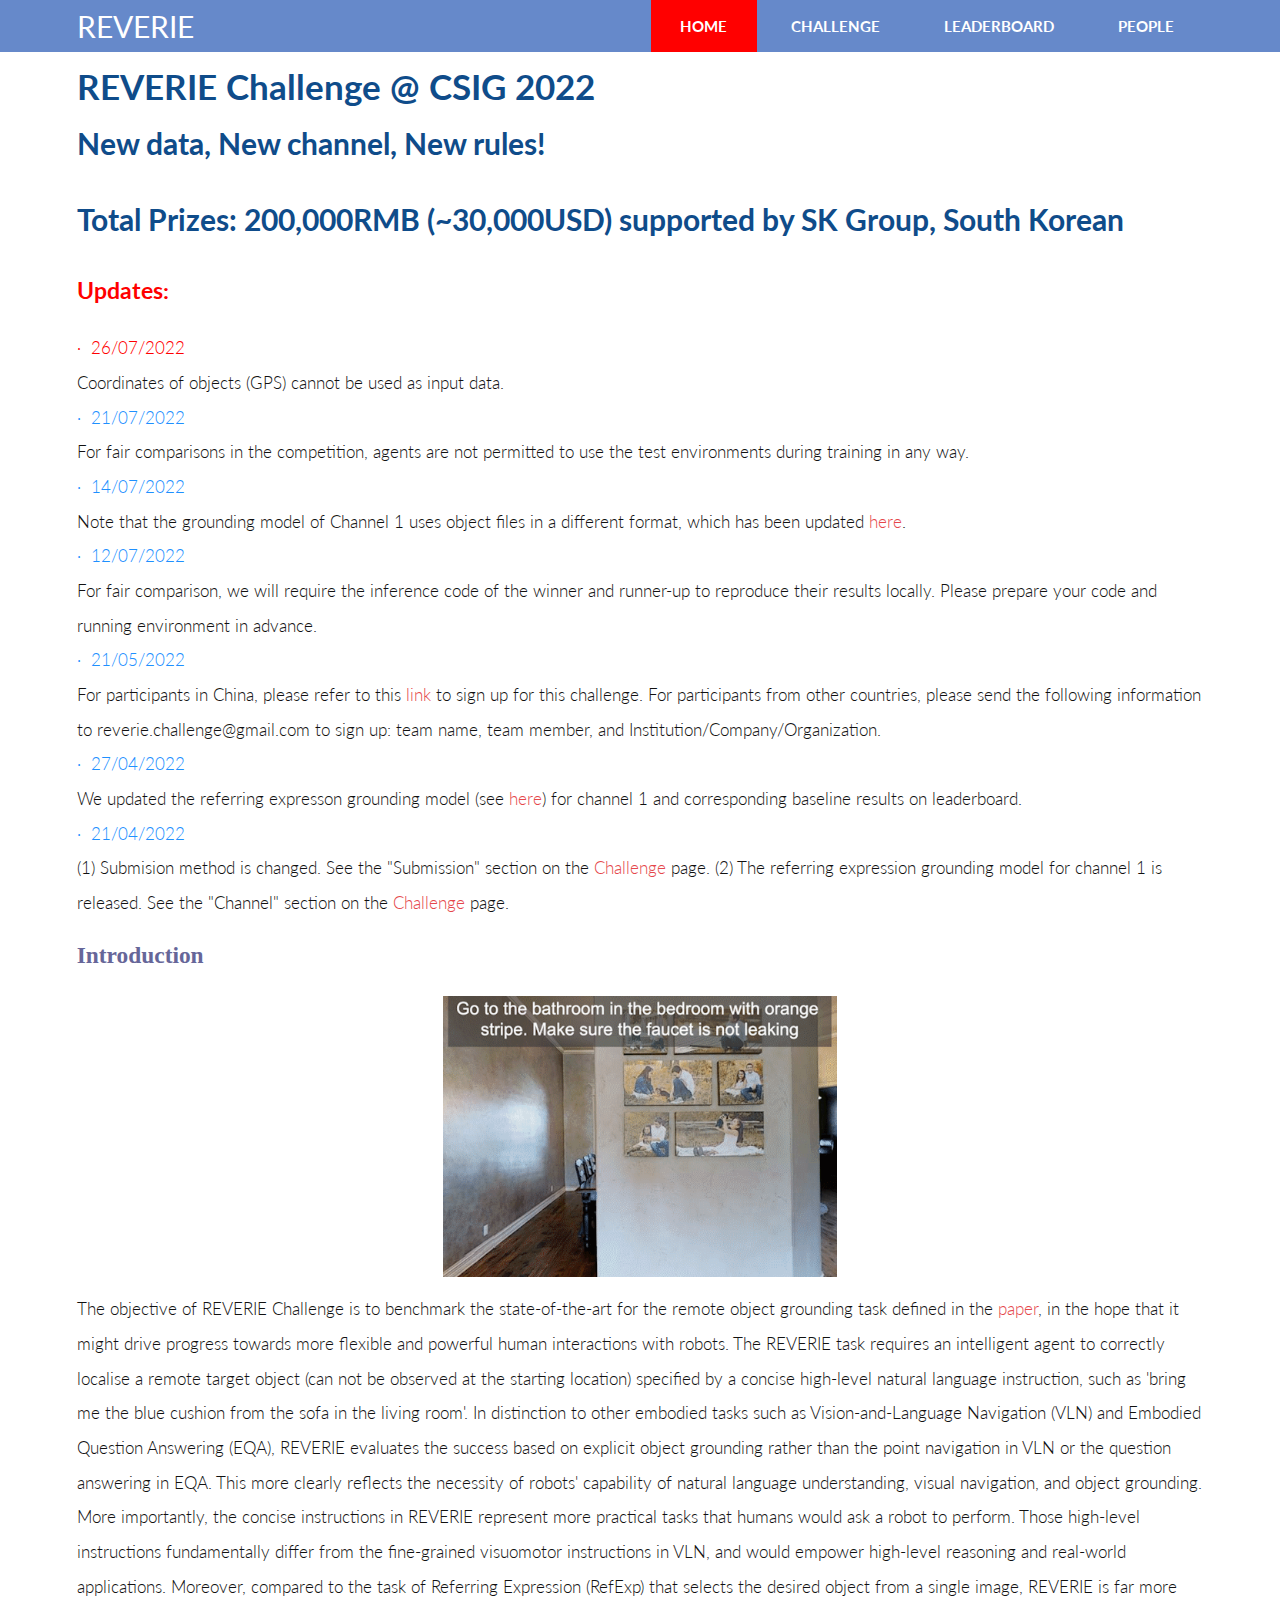
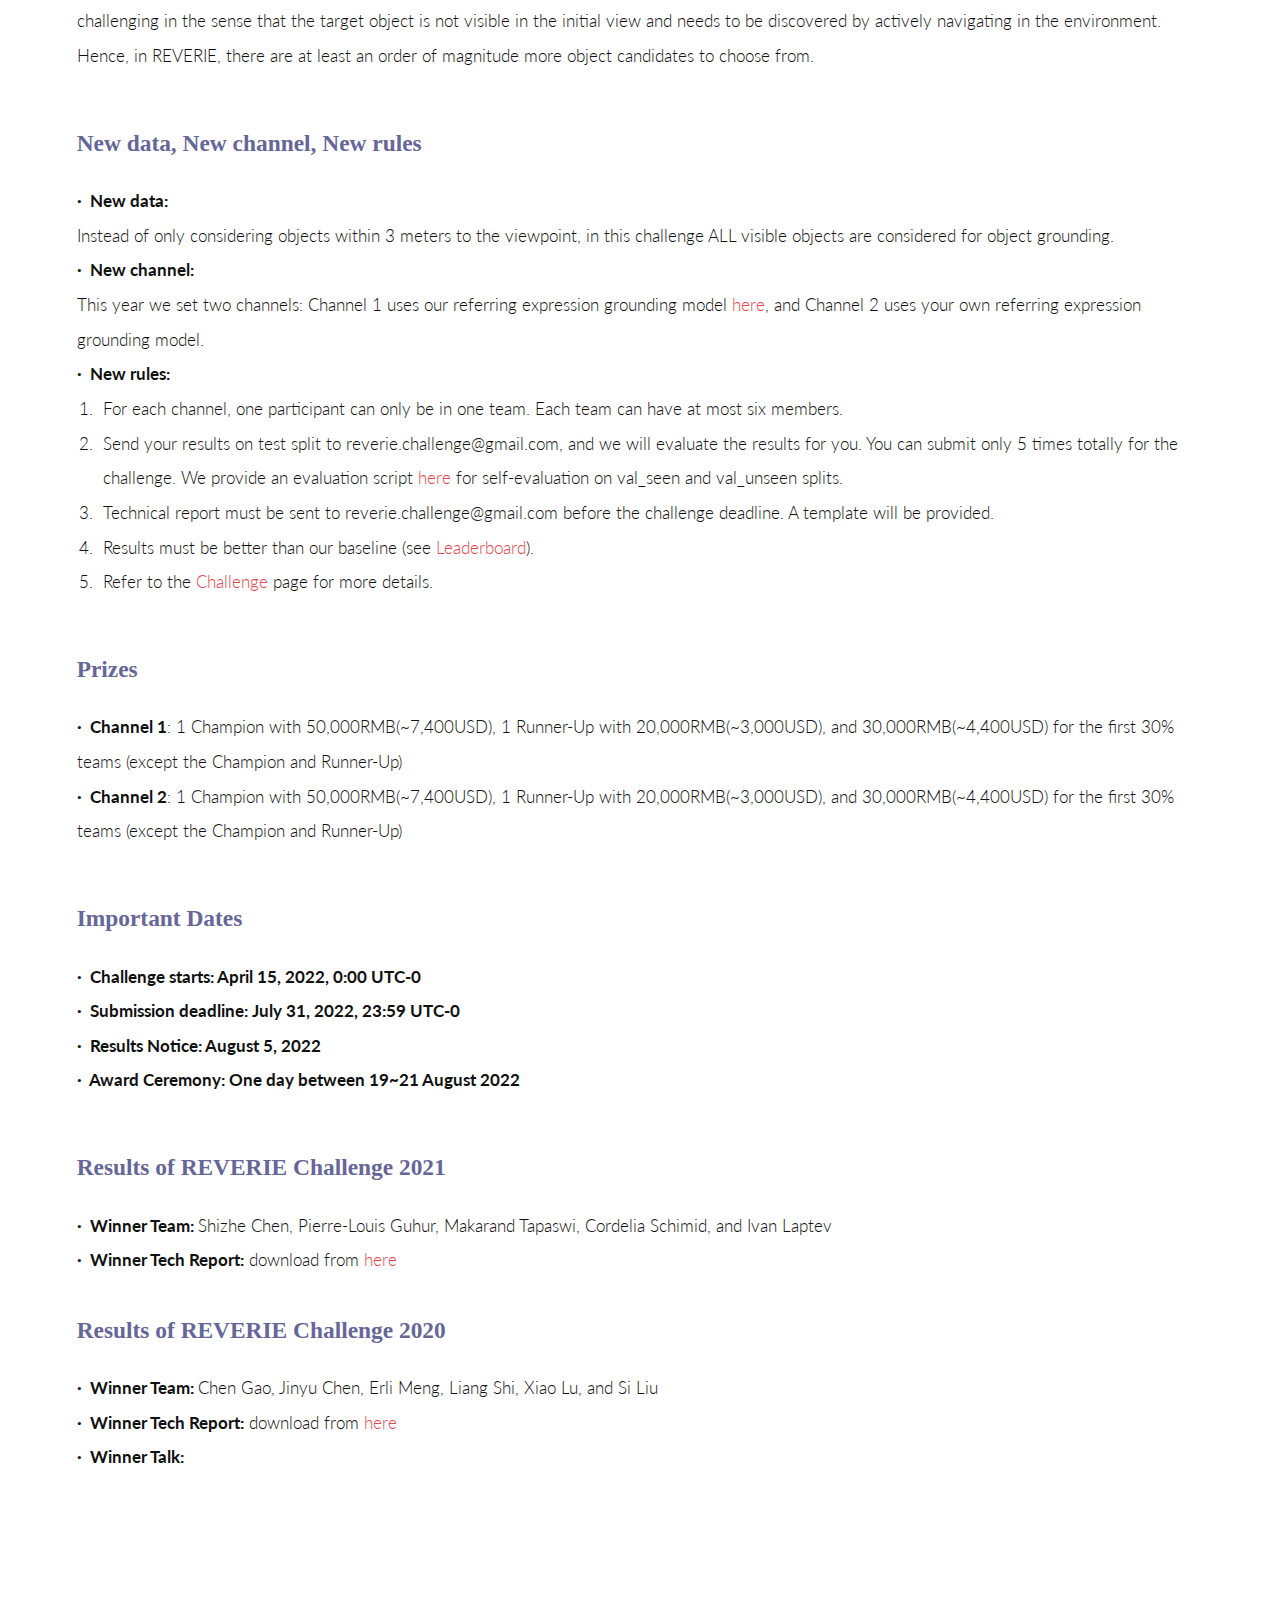
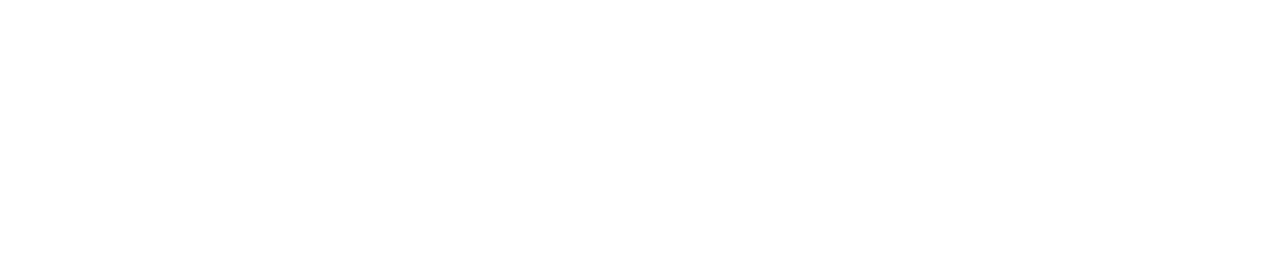
==== commit e64c017a: "update" ====
--- a/index.html
+++ b/index.html
@@ -43,7 +43,8 @@
     <h2 style="color:#0f4c8a">New data, New channel, New rules! </h2>
     <h2 style="color:#0f4c8a">Total Prizes: 200,000RMB (~30,000USD) supported by SK Group, South Korean</h2>
     <h3 style="color:red">Updates: </h3>
-    <div style="color:red">&middot;  &nbsp;21/07/2022</div> For fair comparisons in the competition, agents are not permitted to use the test environments during training in any way.
+    <div style="color:red">&middot;  &nbsp;26/07/2022</div> Coordinates of objects (GPS) cannot be used as input data.
+    <div style="color:dodgerblue">&middot;  &nbsp;21/07/2022</div> For fair comparisons in the competition, agents are not permitted to use the test environments during training in any way.
     <div style="color:dodgerblue">&middot;  &nbsp;14/07/2022</div> Note that the grounding model of Channel 1 uses object files in a different format, which has been updated <a href="https://github.com/zhaoc5/Grounding-REVERIE-Challenge#data-preparation">here</a>.
     <div style="color:dodgerblue">&middot;  &nbsp;12/07/2022</div> For fair comparison, we will require the inference code of the winner and runner-up to reproduce their results locally. Please prepare your code and running environment in advance.
     <div style="color:dodgerblue">&middot;  &nbsp;21/05/2022</div> For participants in China, please refer to this <a href="https://www.saikr.com/vse/45645">link</a> to sign up for this challenge. For participants from other countries, please send the following information to reverie.challenge@gmail.com to sign up: team name, team member, and Institution/Company/Organization.<br>
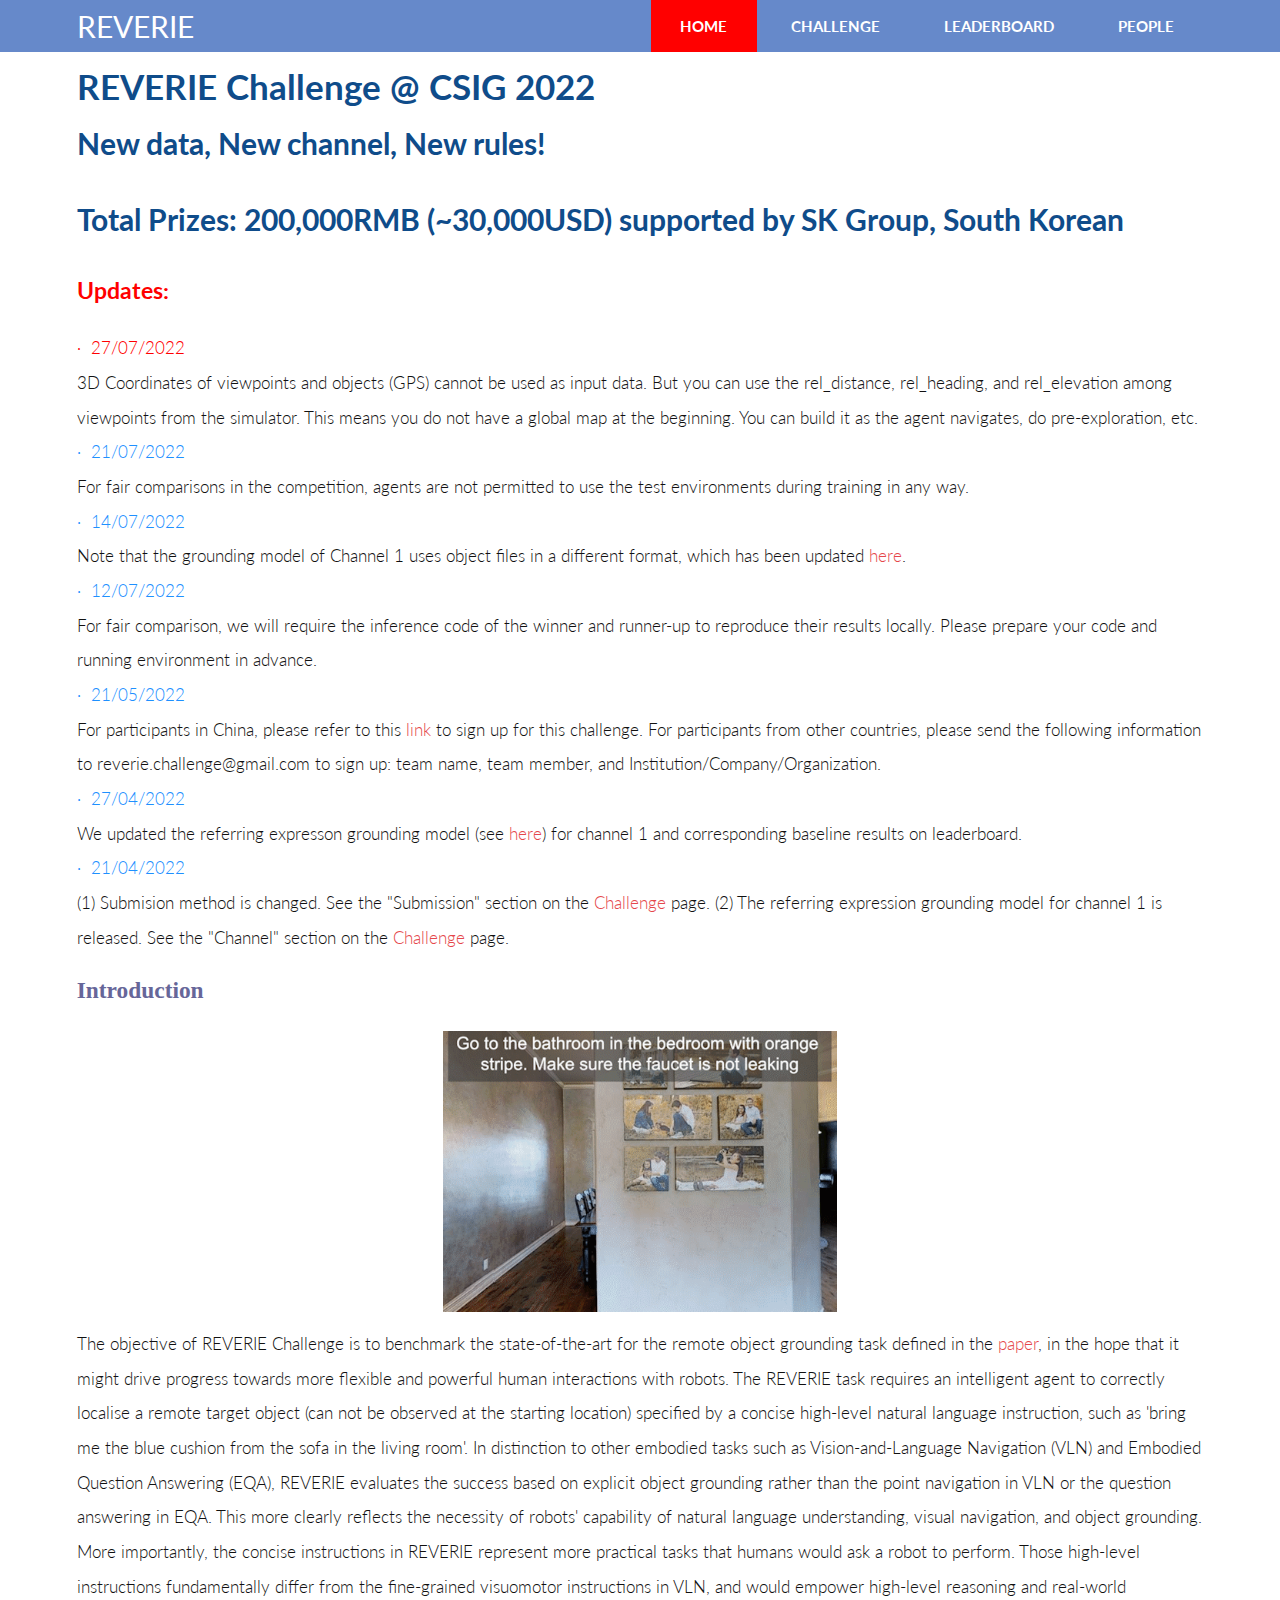
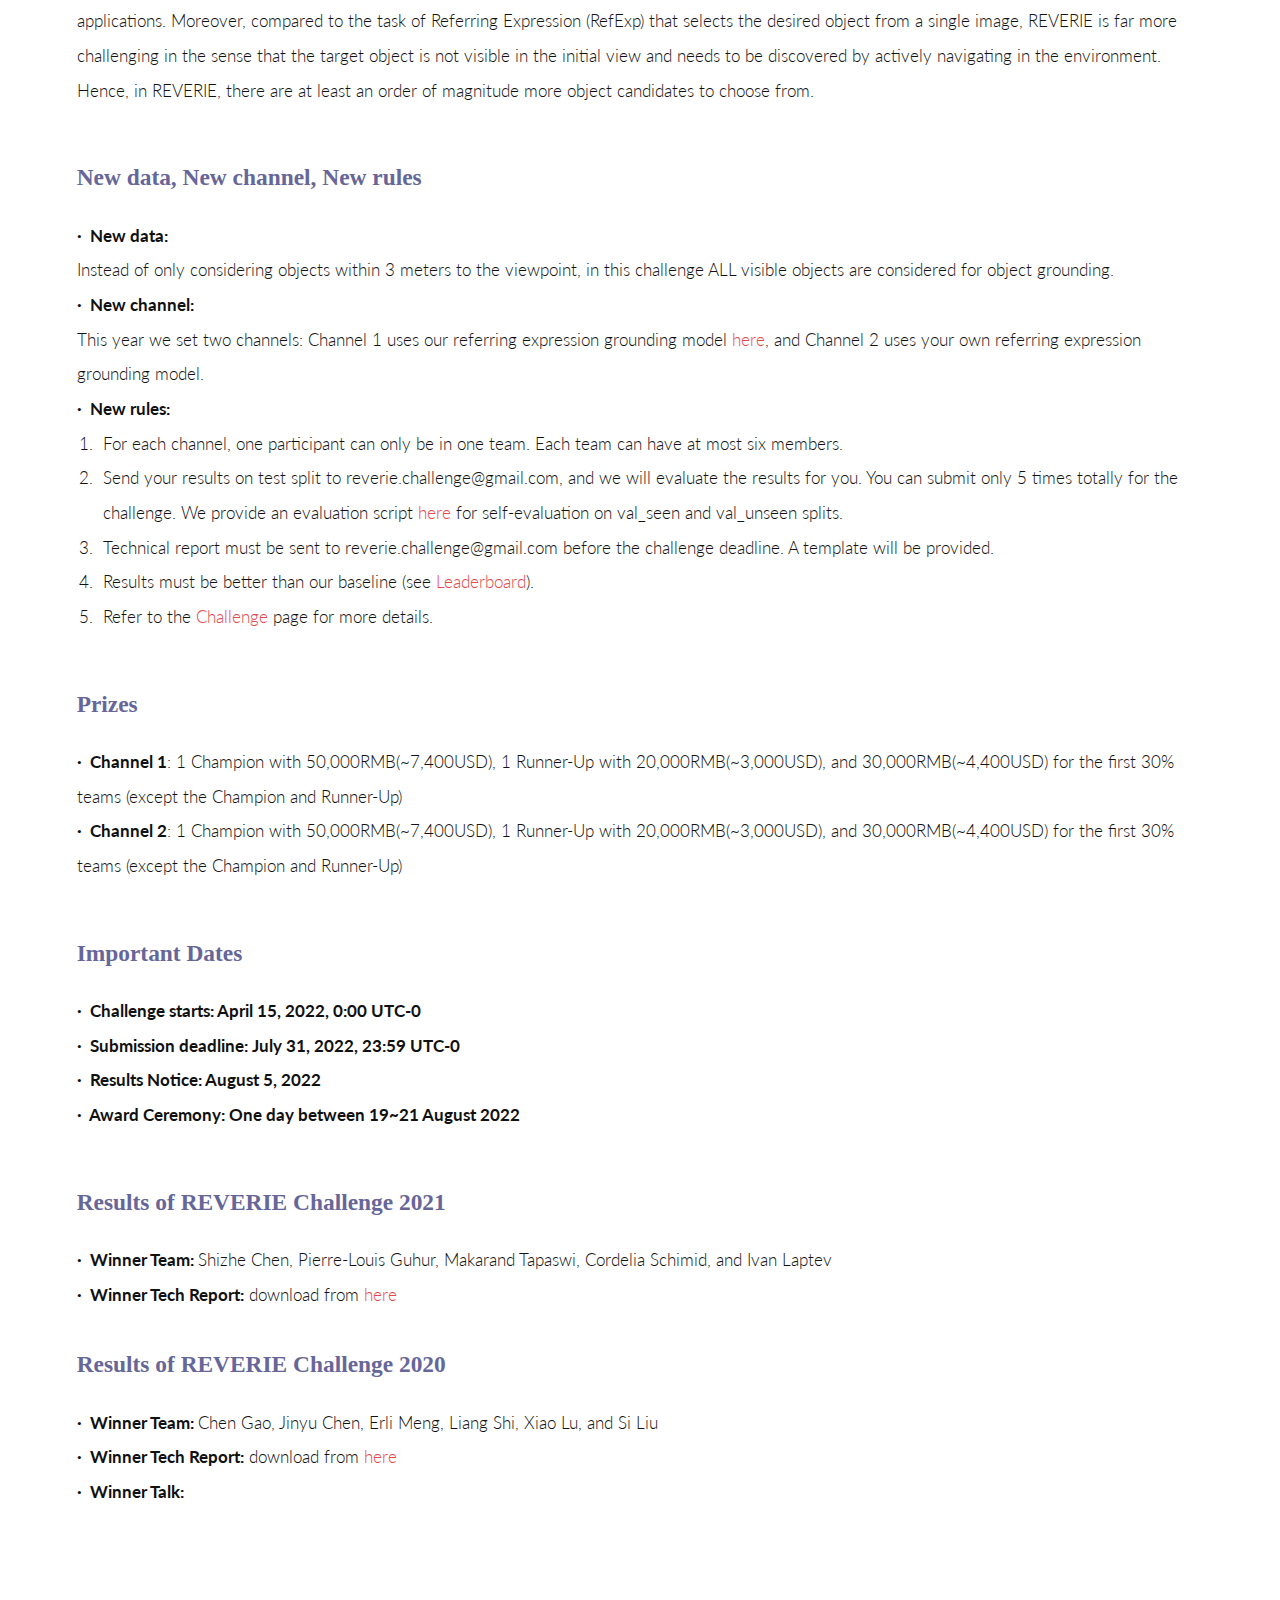
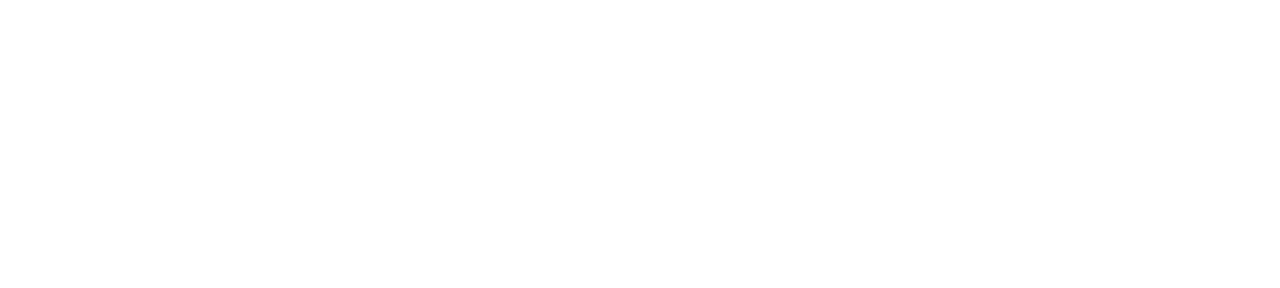
==== commit 464de38f: "update" ====
--- a/index.html
+++ b/index.html
@@ -43,7 +43,7 @@
     <h2 style="color:#0f4c8a">New data, New channel, New rules! </h2>
     <h2 style="color:#0f4c8a">Total Prizes: 200,000RMB (~30,000USD) supported by SK Group, South Korean</h2>
     <h3 style="color:red">Updates: </h3>
-    <div style="color:red">&middot;  &nbsp;26/07/2022</div> Coordinates of objects (GPS) cannot be used as input data.
+    <div style="color:red">&middot;  &nbsp;27/07/2022</div> 3D Coordinates of viewpoints and objects (GPS) cannot be used as input data. But you can use the rel_distance, rel_heading, and rel_elevation among viewpoints from the simulator. This means you do not have a global map at the beginning. You can build it as the agent navigates, do pre-exploration, etc.
     <div style="color:dodgerblue">&middot;  &nbsp;21/07/2022</div> For fair comparisons in the competition, agents are not permitted to use the test environments during training in any way.
     <div style="color:dodgerblue">&middot;  &nbsp;14/07/2022</div> Note that the grounding model of Channel 1 uses object files in a different format, which has been updated <a href="https://github.com/zhaoc5/Grounding-REVERIE-Challenge#data-preparation">here</a>.
     <div style="color:dodgerblue">&middot;  &nbsp;12/07/2022</div> For fair comparison, we will require the inference code of the winner and runner-up to reproduce their results locally. Please prepare your code and running environment in advance.
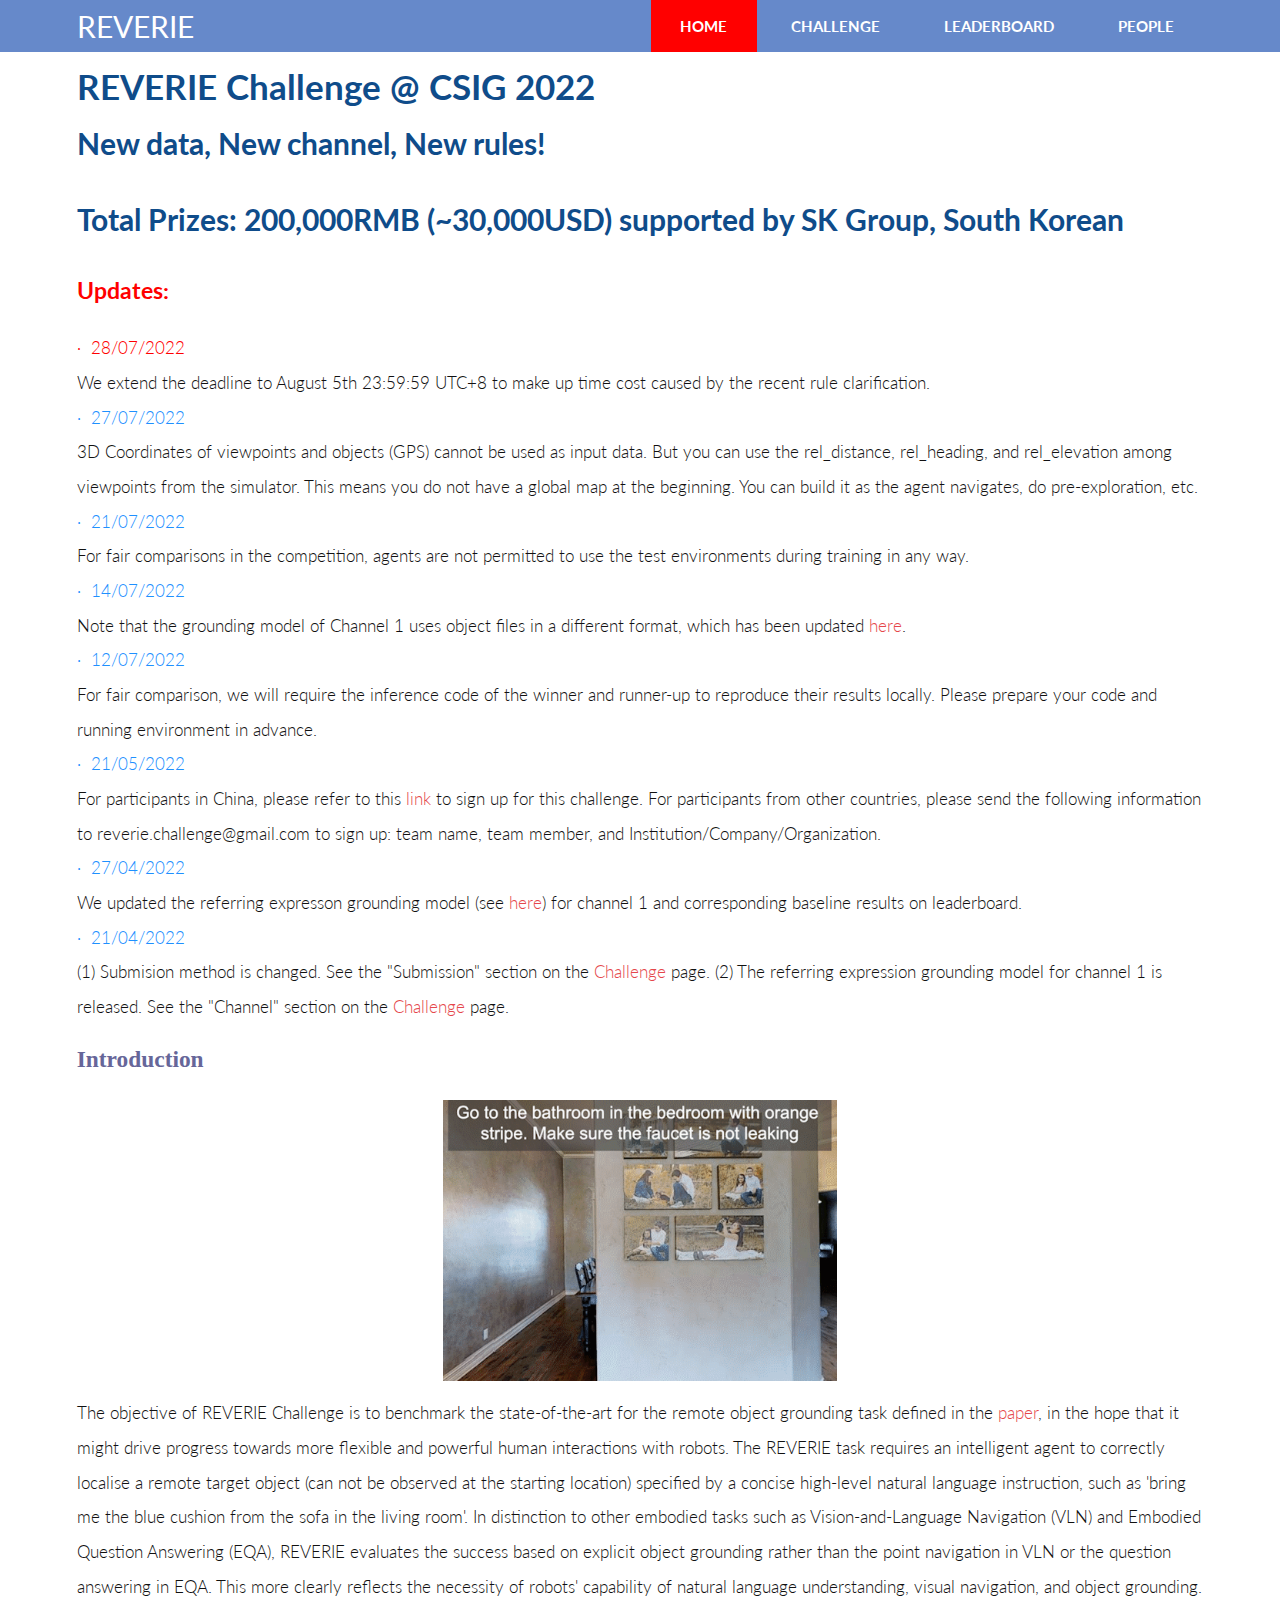
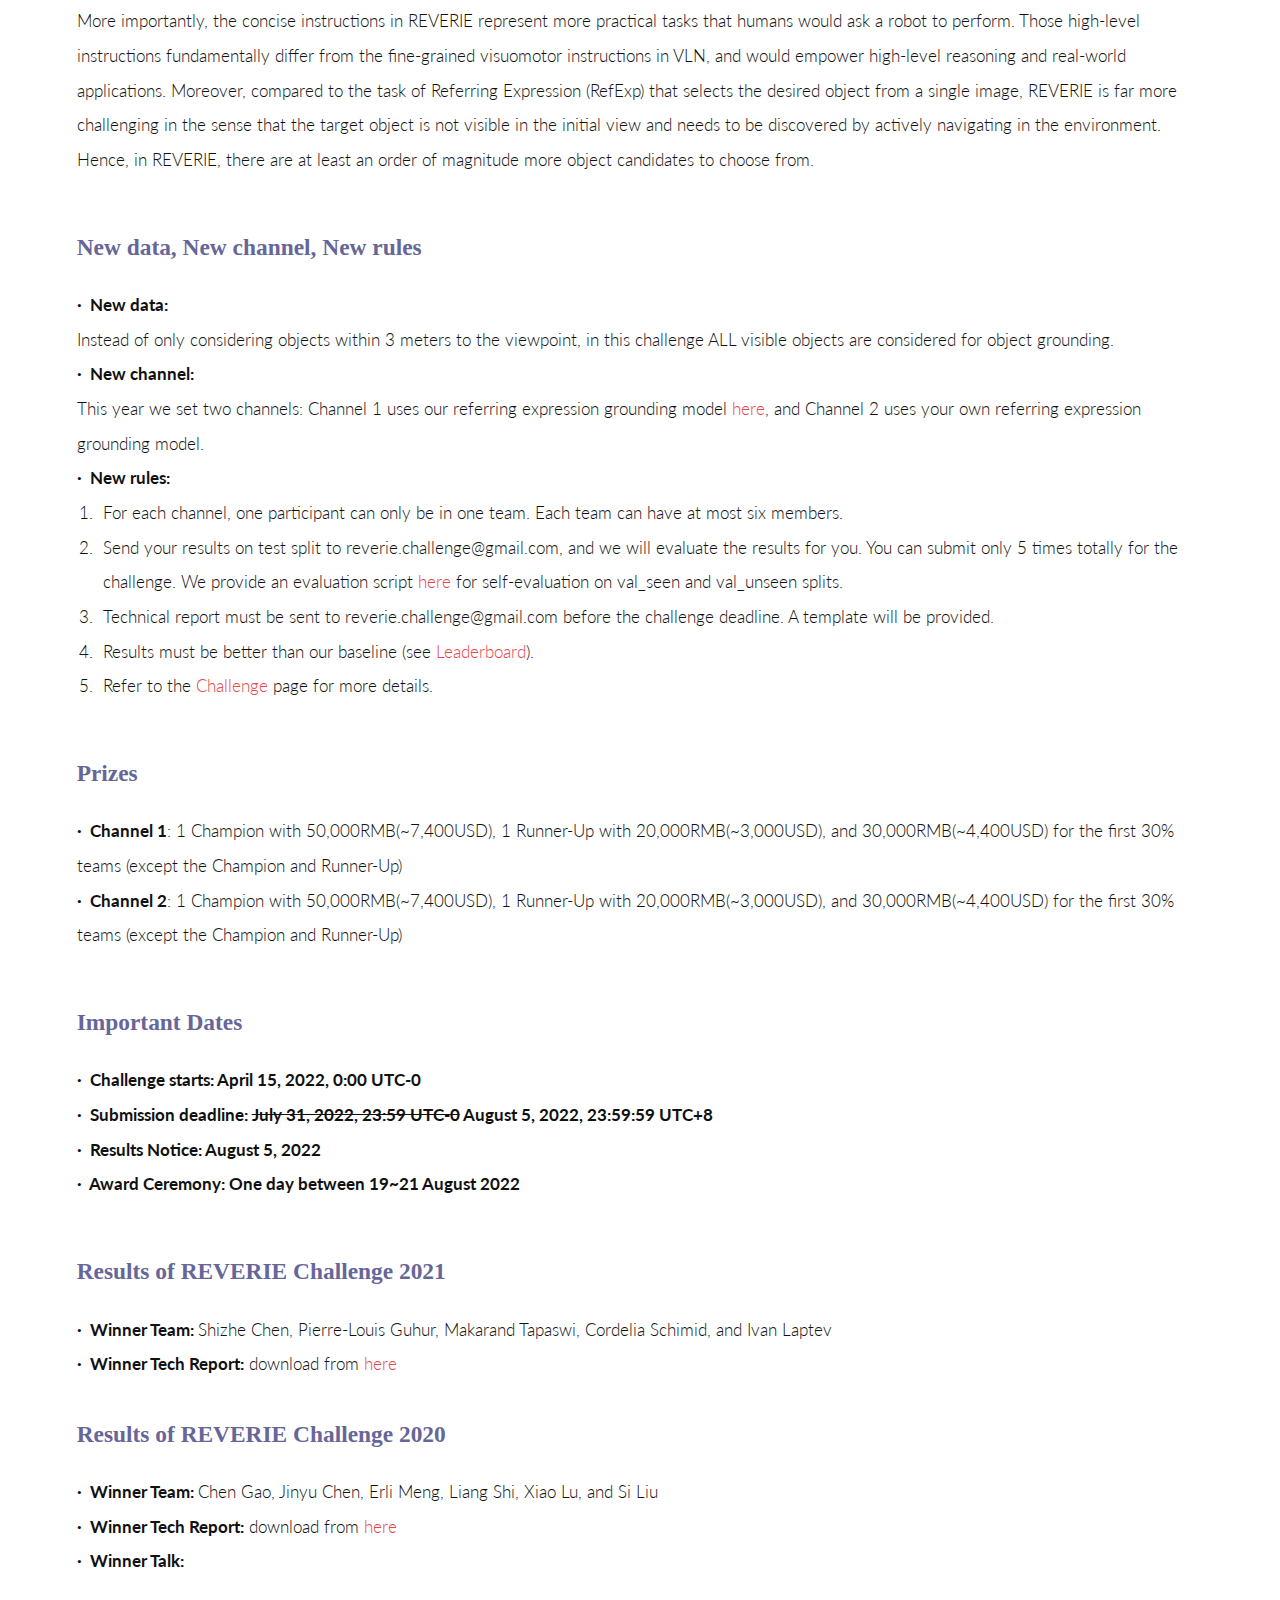
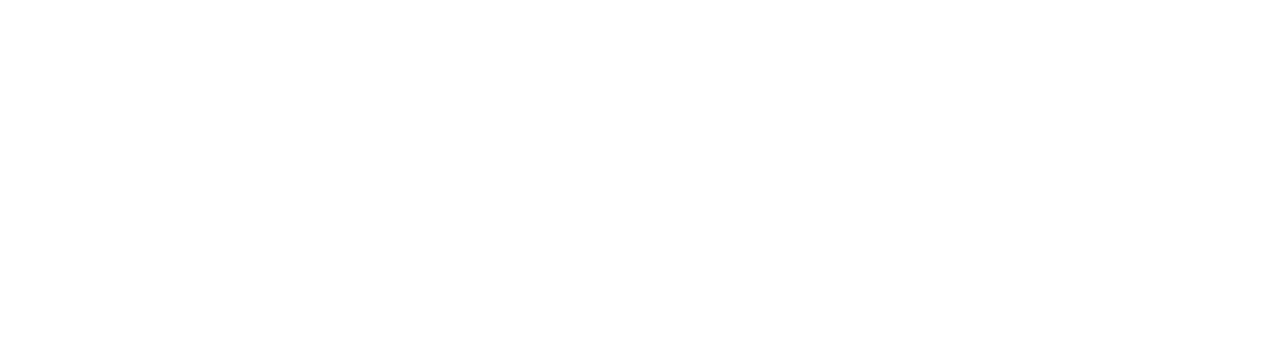
==== commit f88badde: "update" ====
--- a/index.html
+++ b/index.html
@@ -43,7 +43,8 @@
     <h2 style="color:#0f4c8a">New data, New channel, New rules! </h2>
     <h2 style="color:#0f4c8a">Total Prizes: 200,000RMB (~30,000USD) supported by SK Group, South Korean</h2>
     <h3 style="color:red">Updates: </h3>
-    <div style="color:red">&middot;  &nbsp;27/07/2022</div> 3D Coordinates of viewpoints and objects (GPS) cannot be used as input data. But you can use the rel_distance, rel_heading, and rel_elevation among viewpoints from the simulator. This means you do not have a global map at the beginning. You can build it as the agent navigates, do pre-exploration, etc.
+    <div style="color:red">&middot;  &nbsp;28/07/2022</div> We extend the deadline to August 5th 23:59:59 UTC+8 to make up time cost caused by the recent rule clarification.
+    <div style="color:dodgerblue">&middot;  &nbsp;27/07/2022</div> 3D Coordinates of viewpoints and objects (GPS) cannot be used as input data. But you can use the rel_distance, rel_heading, and rel_elevation among viewpoints from the simulator. This means you do not have a global map at the beginning. You can build it as the agent navigates, do pre-exploration, etc.
     <div style="color:dodgerblue">&middot;  &nbsp;21/07/2022</div> For fair comparisons in the competition, agents are not permitted to use the test environments during training in any way.
     <div style="color:dodgerblue">&middot;  &nbsp;14/07/2022</div> Note that the grounding model of Channel 1 uses object files in a different format, which has been updated <a href="https://github.com/zhaoc5/Grounding-REVERIE-Challenge#data-preparation">here</a>.
     <div style="color:dodgerblue">&middot;  &nbsp;12/07/2022</div> For fair comparison, we will require the inference code of the winner and runner-up to reproduce their results locally. Please prepare your code and running environment in advance.
@@ -102,7 +103,7 @@
   <div class="inner">
     <h3 class='subtitle'>Important Dates</h3>
     <b>&middot; &nbsp;Challenge starts: April 15, 2022, 0:00 UTC-0</b> <br>
-    <b>&middot; &nbsp;Submission deadline: July 31, 2022, 23:59 UTC-0</b>  <br>
+    <b>&middot; &nbsp;Submission deadline: <strike>July 31, 2022, 23:59 UTC-0</strike>   August 5, 2022, 23:59:59 UTC+8</b>  <br>
     <b>&middot; &nbsp;Results Notice: August 5, 2022</b> <br>
     <b>&middot; &nbsp;Award Ceremony: One day between 19~21 August 2022</b>
   </div>
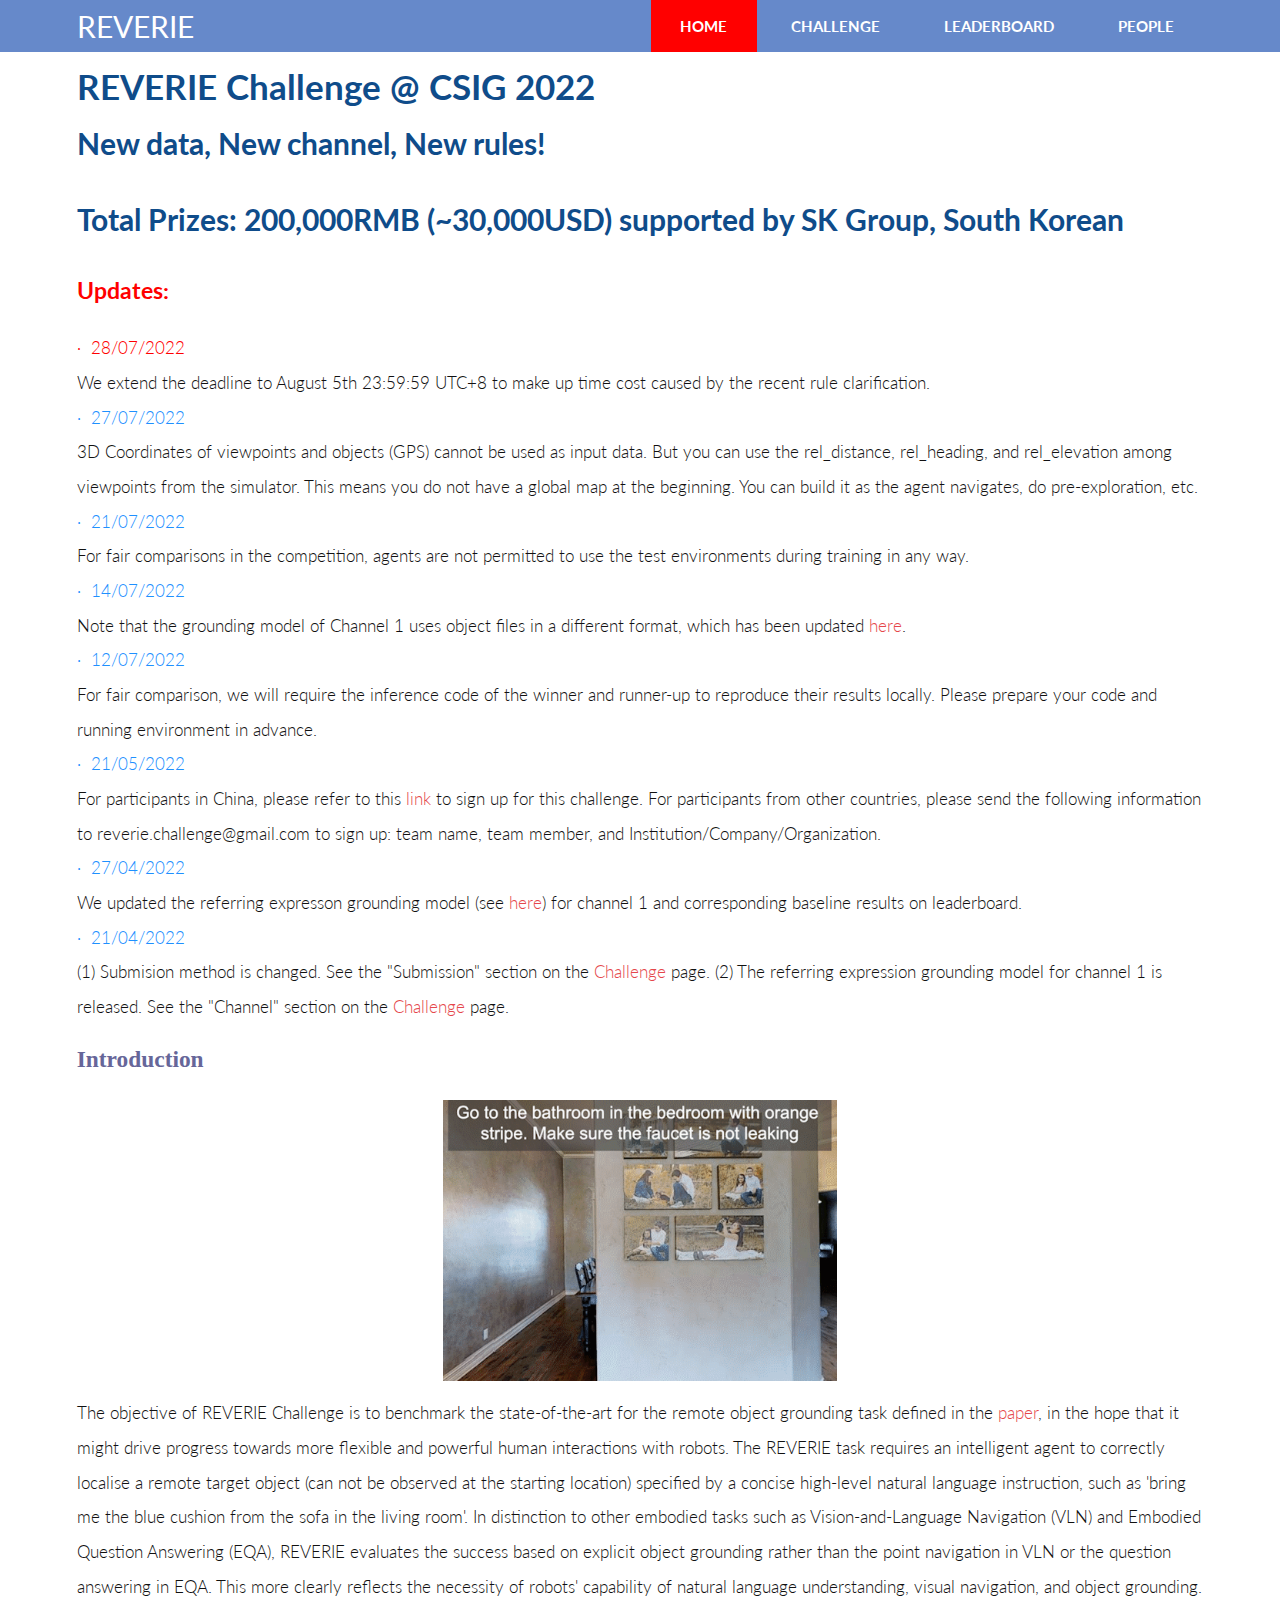
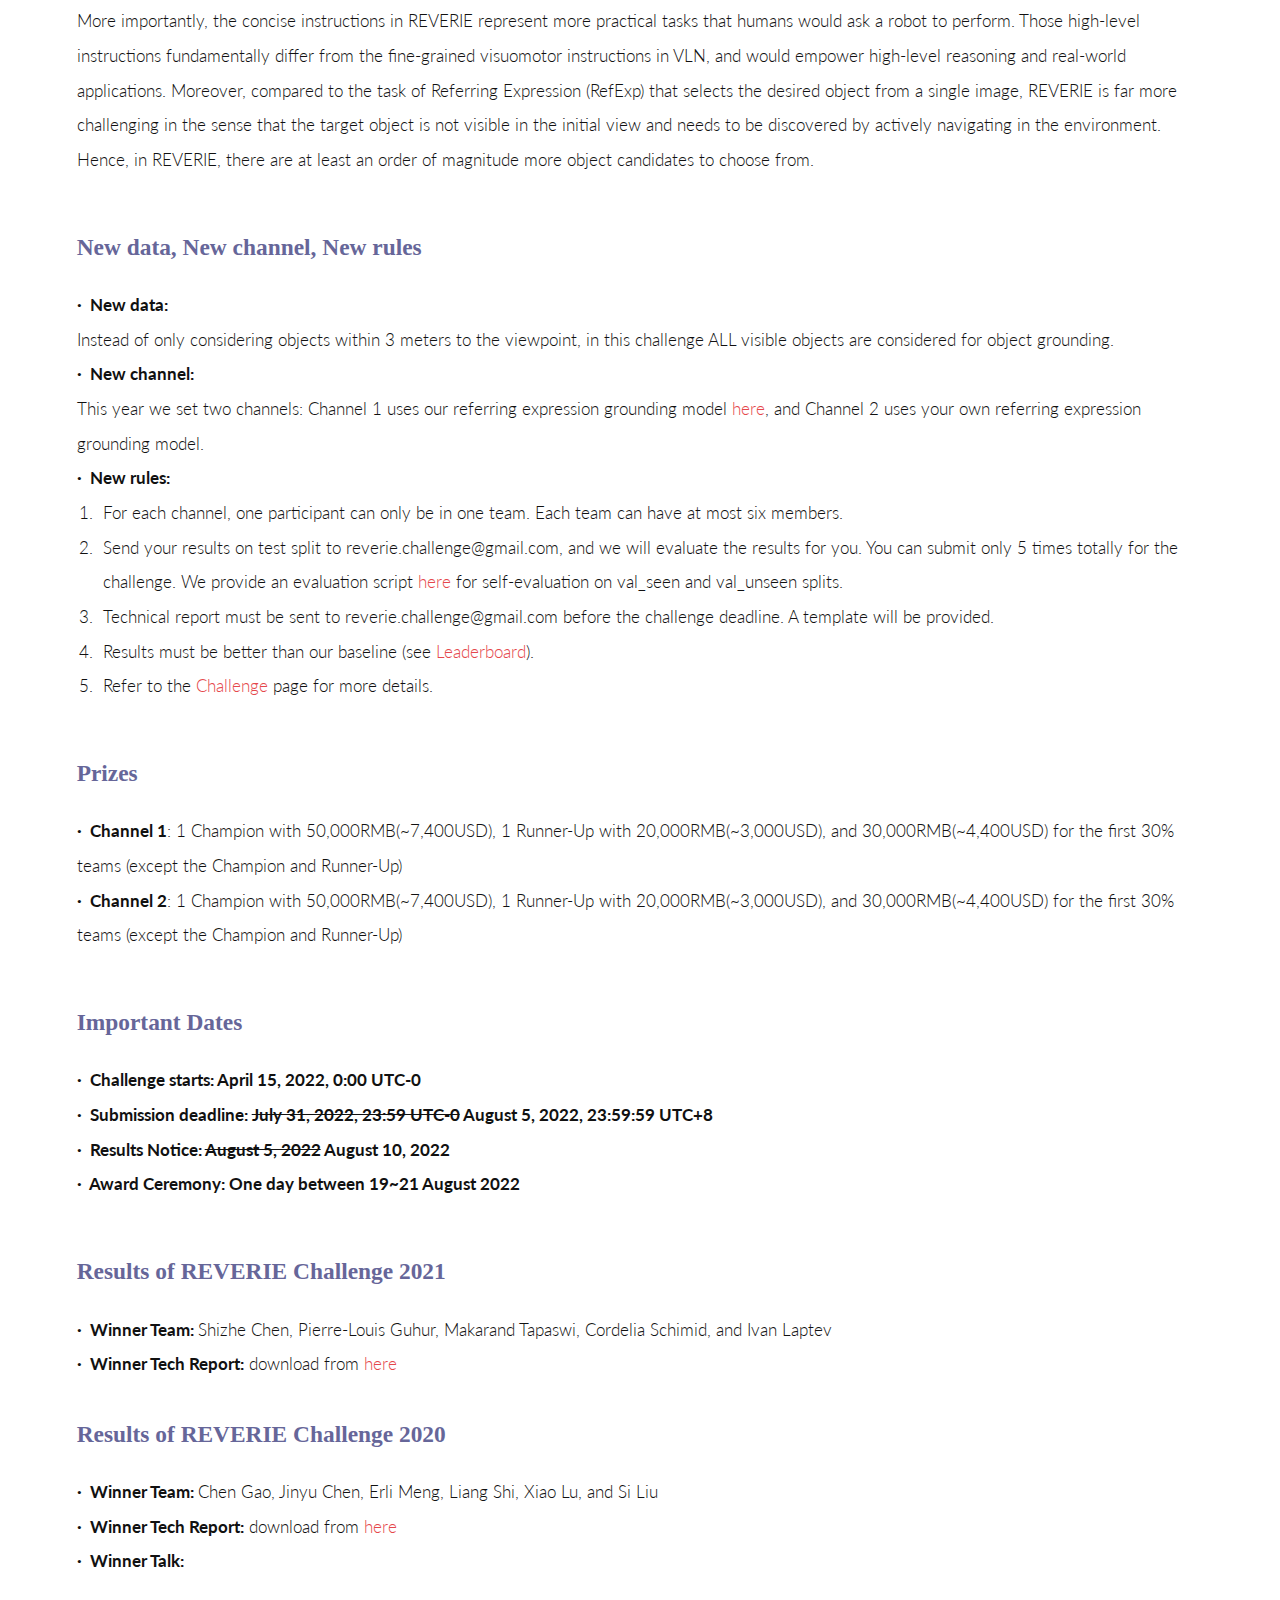
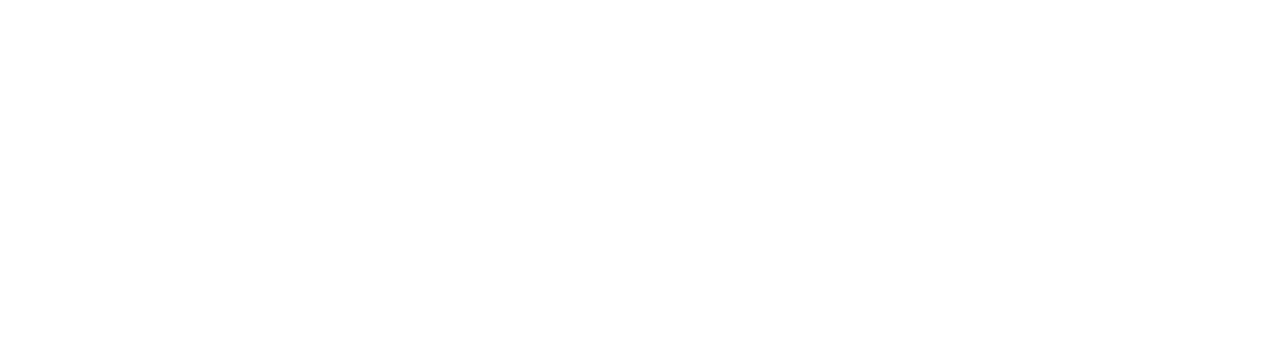
==== commit 4cc43802: "update" ====
--- a/index.html
+++ b/index.html
@@ -104,7 +104,7 @@
     <h3 class='subtitle'>Important Dates</h3>
     <b>&middot; &nbsp;Challenge starts: April 15, 2022, 0:00 UTC-0</b> <br>
     <b>&middot; &nbsp;Submission deadline: <strike>July 31, 2022, 23:59 UTC-0</strike>   August 5, 2022, 23:59:59 UTC+8</b>  <br>
-    <b>&middot; &nbsp;Results Notice: August 5, 2022</b> <br>
+    <b>&middot; &nbsp;Results Notice: <strike>August 5, 2022</strike> August 10, 2022</b> <br>
     <b>&middot; &nbsp;Award Ceremony: One day between 19~21 August 2022</b>
   </div>
 </section>
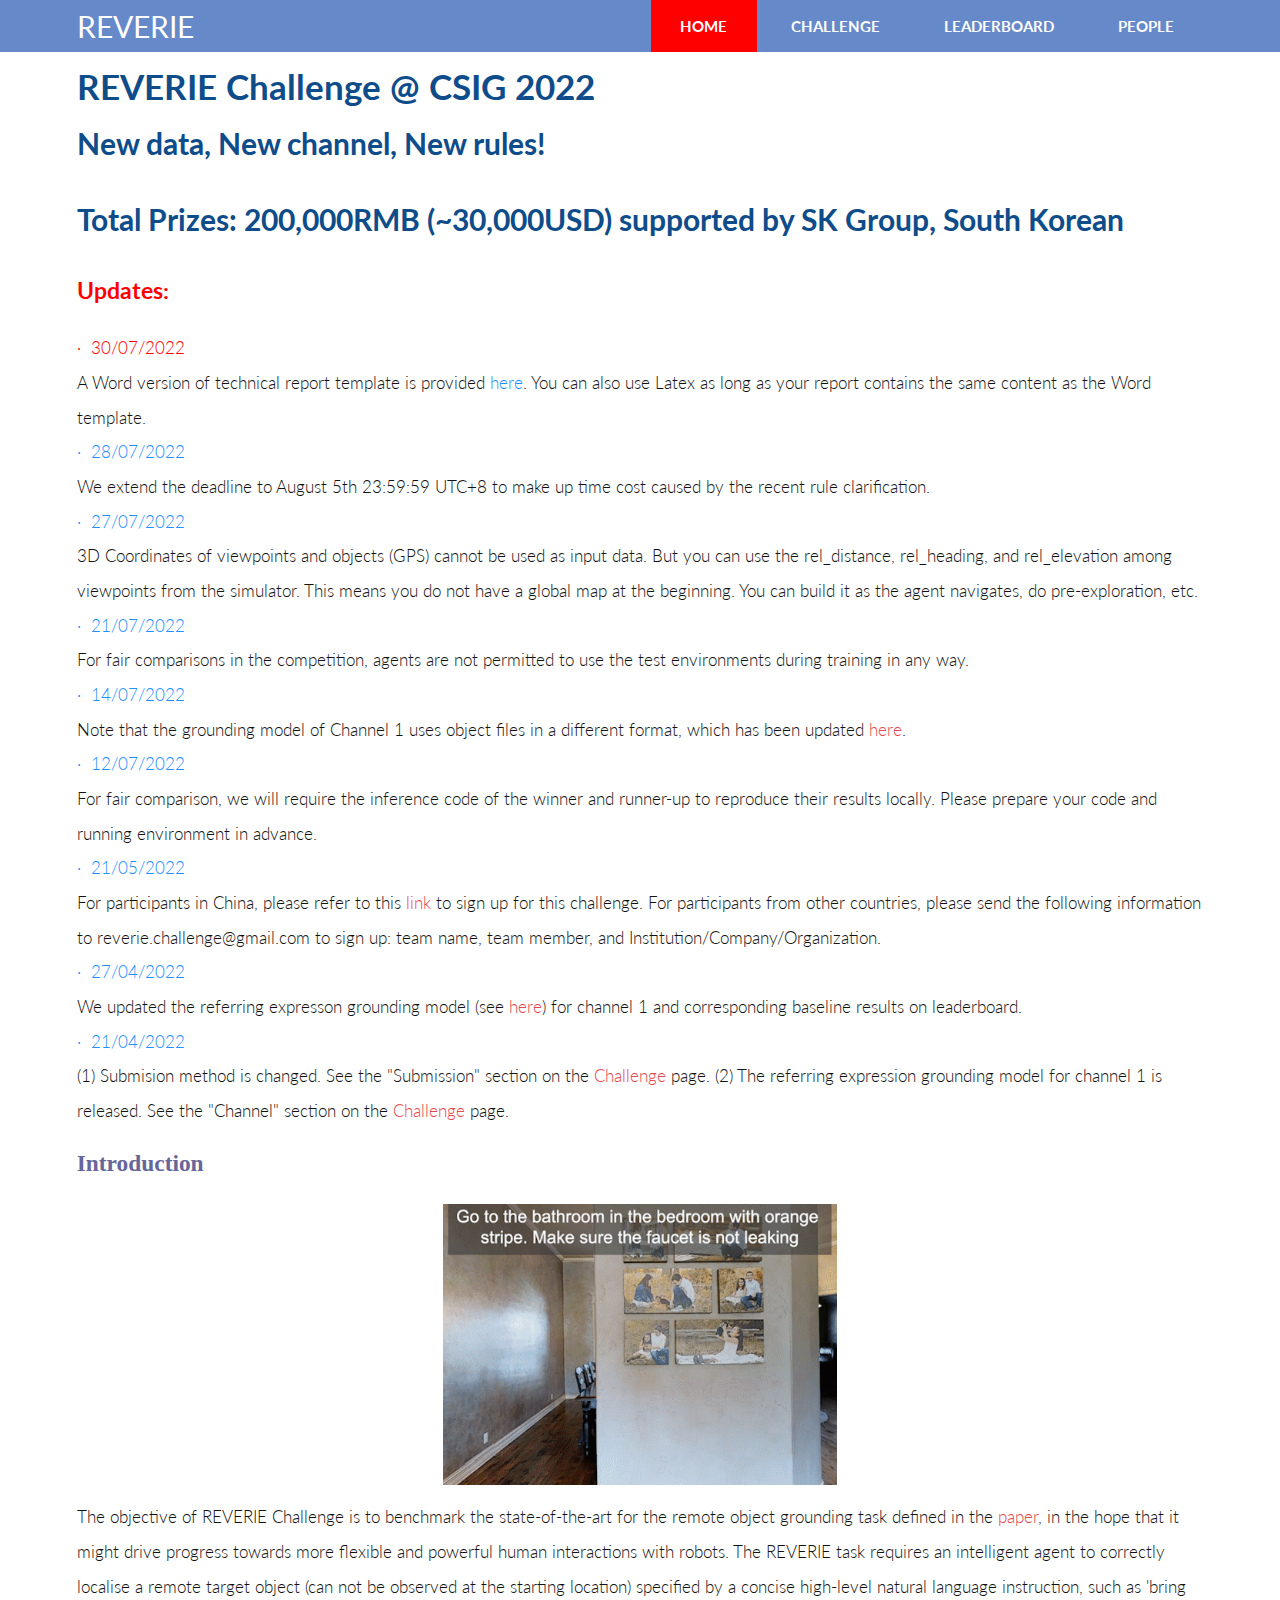
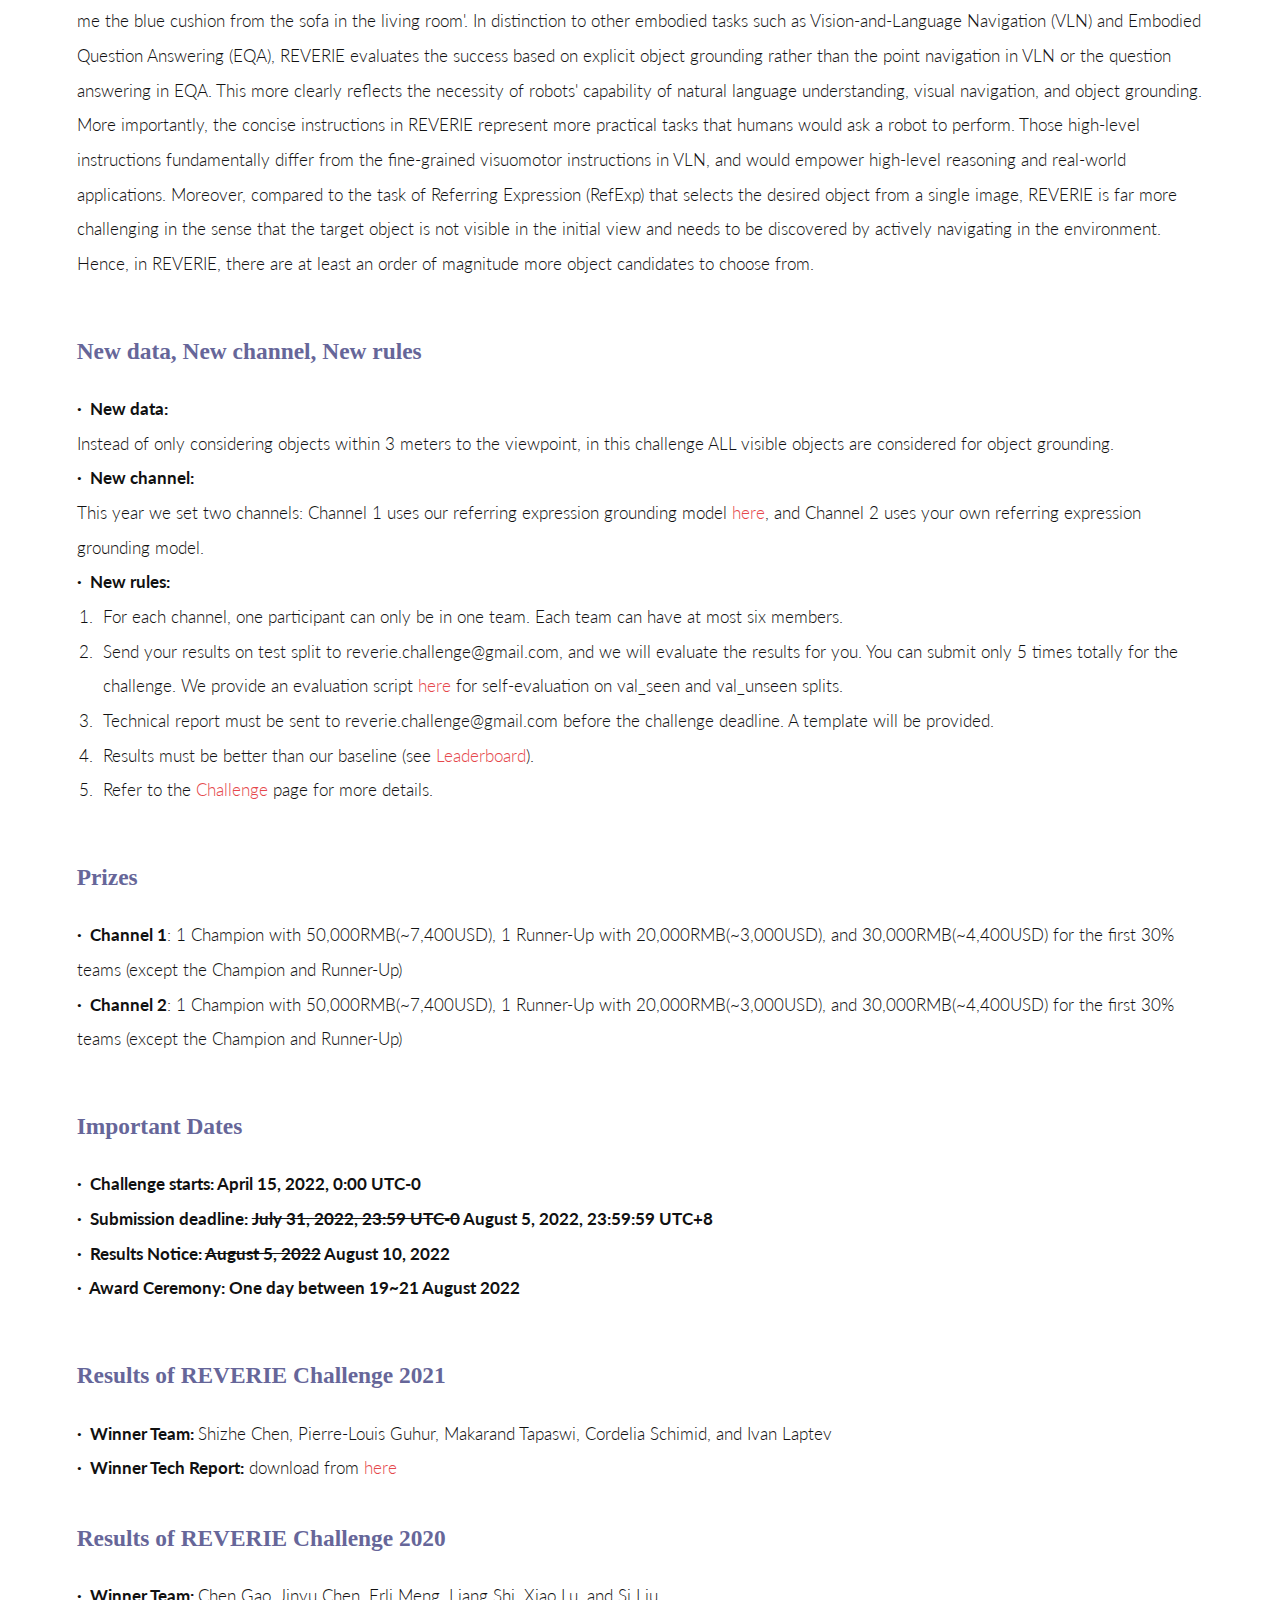
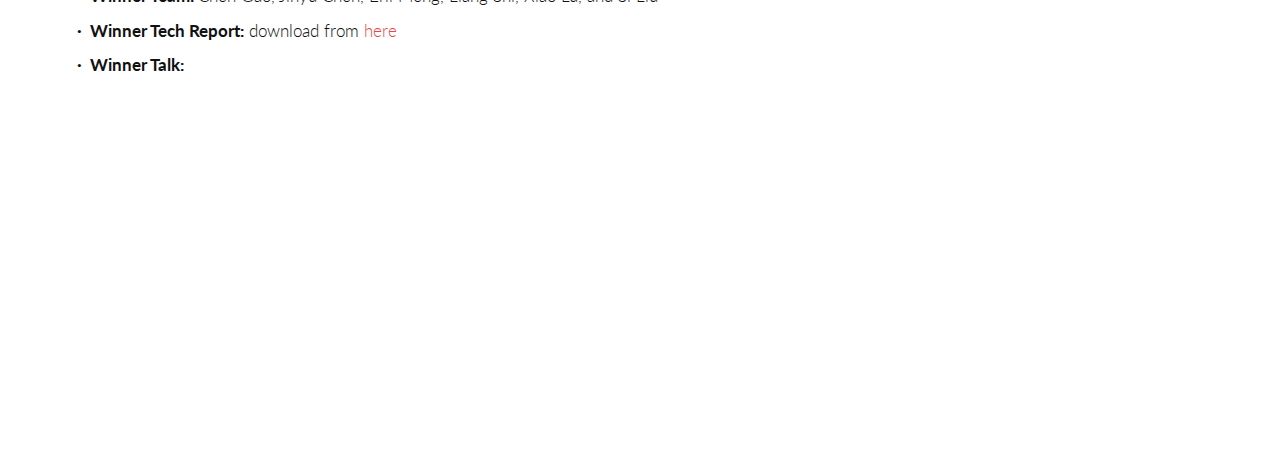
==== commit b578c693: "template" ====
--- a/index.html
+++ b/index.html
@@ -43,7 +43,8 @@
     <h2 style="color:#0f4c8a">New data, New channel, New rules! </h2>
     <h2 style="color:#0f4c8a">Total Prizes: 200,000RMB (~30,000USD) supported by SK Group, South Korean</h2>
     <h3 style="color:red">Updates: </h3>
-    <div style="color:red">&middot;  &nbsp;28/07/2022</div> We extend the deadline to August 5th 23:59:59 UTC+8 to make up time cost caused by the recent rule clarification.
+    <div style="color:red">&middot;  &nbsp;30/07/2022</div> A Word version of technical report template is provided <a href="Technical_Report_Template.docx" style="color: dodgerblue">here</a>. You can also use Latex as long as your report contains the same content as the Word template.
+    <div style="color:dodgerblue">&middot;  &nbsp;28/07/2022</div> We extend the deadline to August 5th 23:59:59 UTC+8 to make up time cost caused by the recent rule clarification.
     <div style="color:dodgerblue">&middot;  &nbsp;27/07/2022</div> 3D Coordinates of viewpoints and objects (GPS) cannot be used as input data. But you can use the rel_distance, rel_heading, and rel_elevation among viewpoints from the simulator. This means you do not have a global map at the beginning. You can build it as the agent navigates, do pre-exploration, etc.
     <div style="color:dodgerblue">&middot;  &nbsp;21/07/2022</div> For fair comparisons in the competition, agents are not permitted to use the test environments during training in any way.
     <div style="color:dodgerblue">&middot;  &nbsp;14/07/2022</div> Note that the grounding model of Channel 1 uses object files in a different format, which has been updated <a href="https://github.com/zhaoc5/Grounding-REVERIE-Challenge#data-preparation">here</a>.
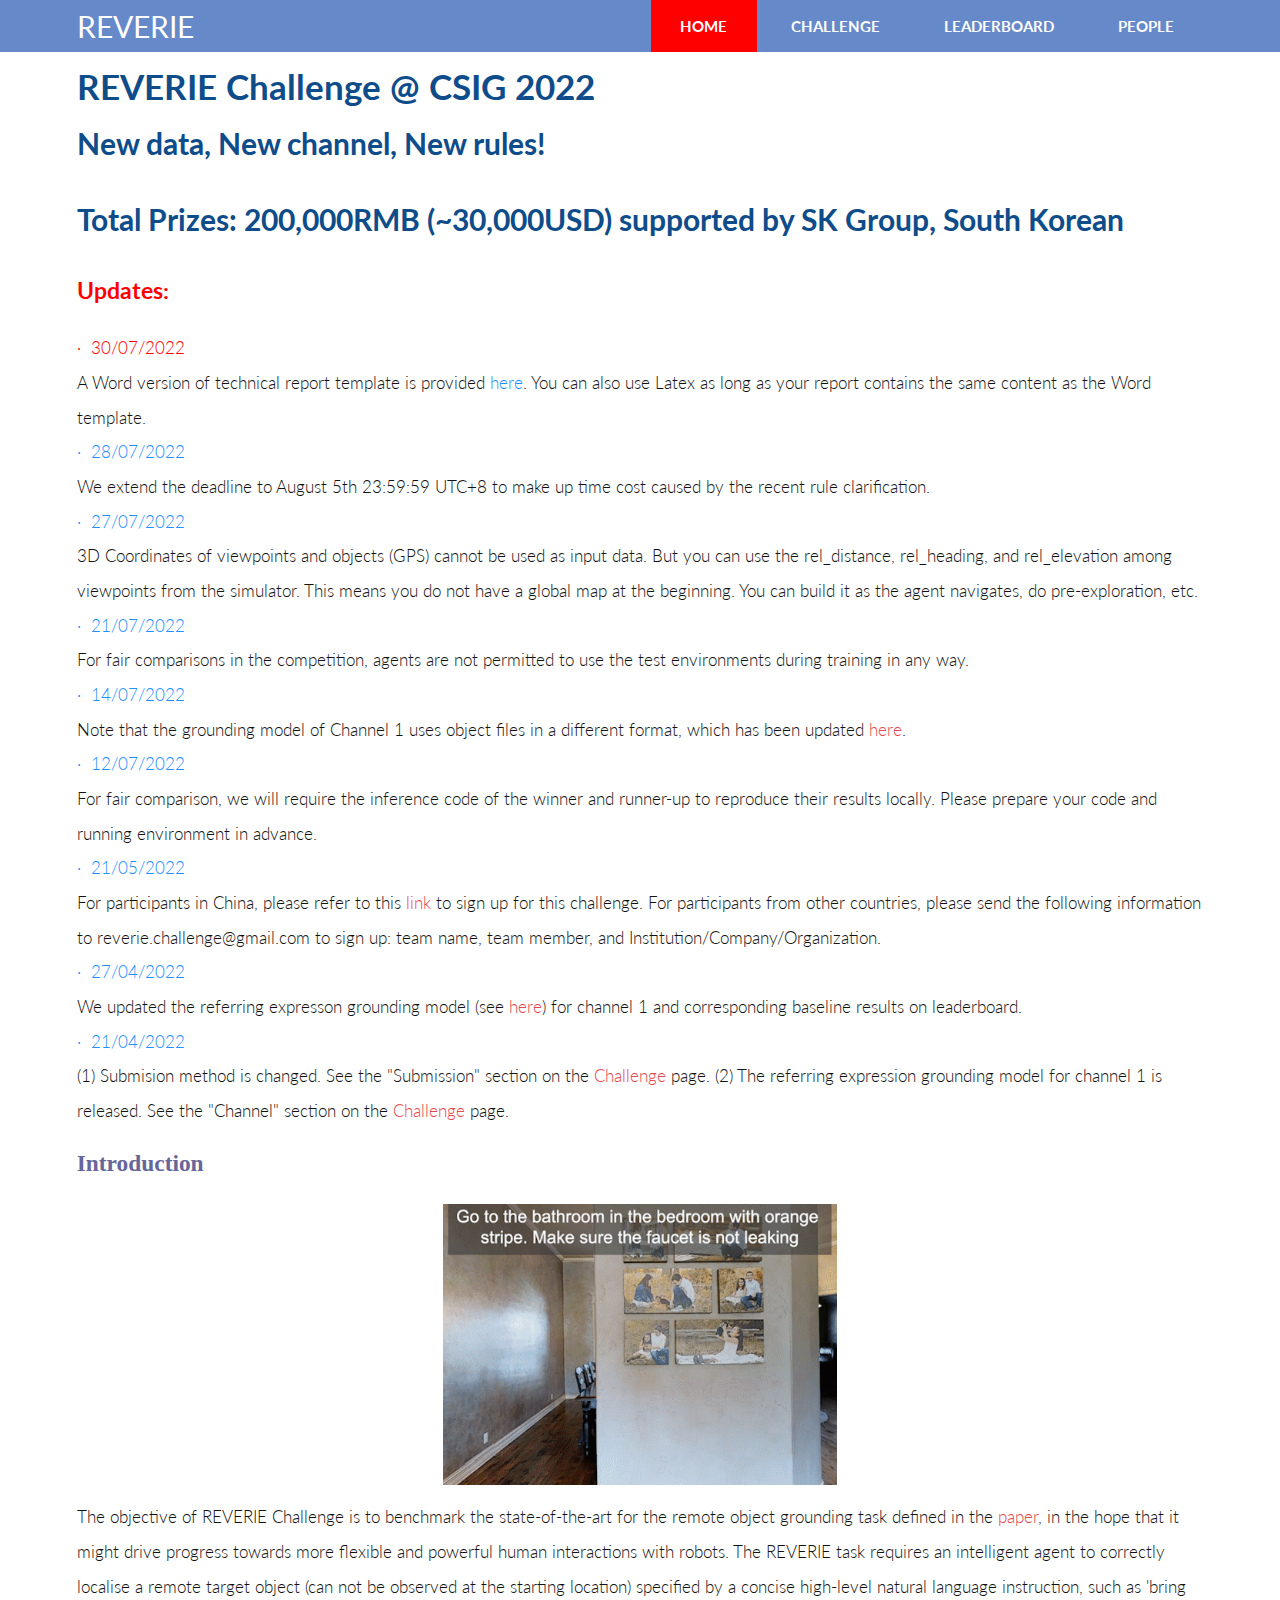
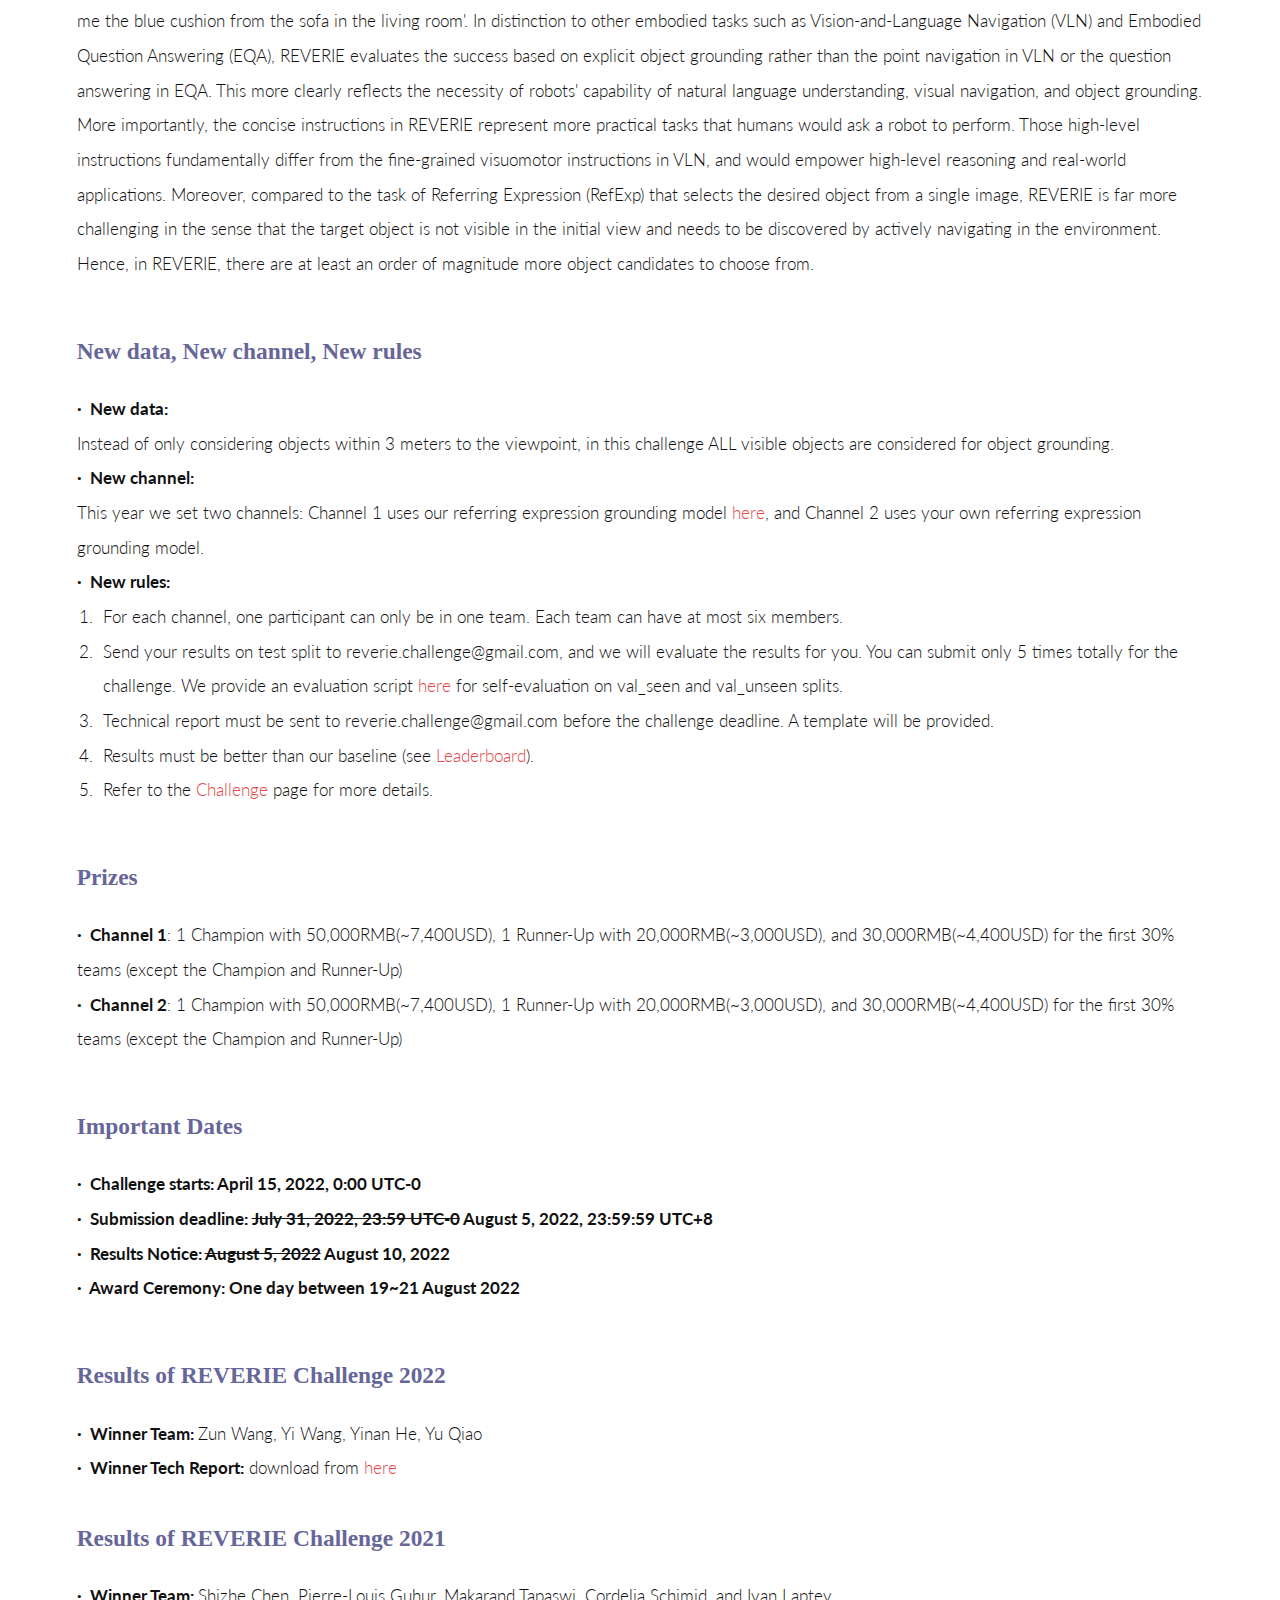
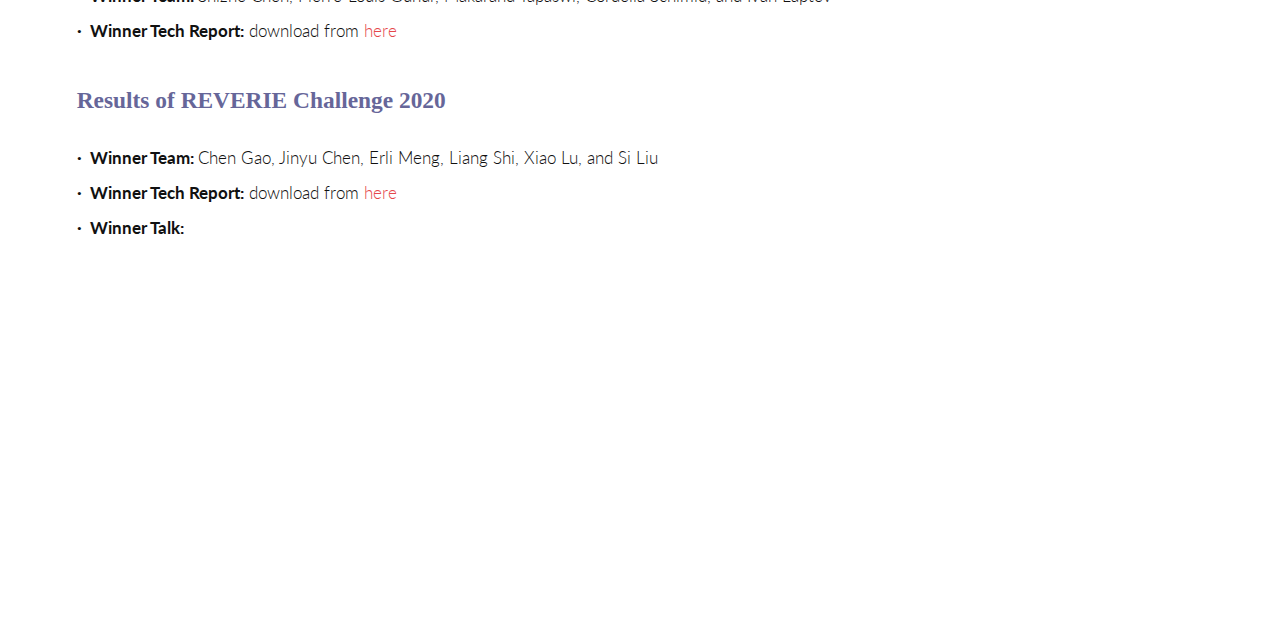
==== commit 4a7ce5f9: "update" ====
--- a/index.html
+++ b/index.html
@@ -114,9 +114,20 @@
 
 <section id="results">
   <div class="inner">
+<!--    <h3 class='subtitle'>Results of REVERIE Challenge 2022</h3>-->
+<!--    <p><b style="color: dodgerblue">&middot;  &nbsp;Channel 1</b>  <br>-->
+<!--     <b>&emsp;&middot;  &nbsp;1st Place: BPT:</b> <br>-->
+<!--     <b>&emsp;&middot;  &nbsp;2nd Place: TouchFish</b> <br>-->
+<!--     <b style="color: dodgerblue">&middot;  &nbsp;Channel 2</b> <br>-->
+<!--     <b>&emsp;&middot;  &nbsp;1st Place: BPT:</b> <br>-->
+<!--     <b>&emsp;&middot;  &nbsp;2nd Place: TouchFish</b> <br></p>-->
+    <h3 class='subtitle'>Results of REVERIE Challenge 2022</h3>
+    <p><b>&middot;  &nbsp;Winner Team: </b>Zun Wang, Yi Wang, Yinan He, Yu Qiao <br>
+      <b>&middot;  &nbsp;Winner Tech Report:</b> download from <a href="https://github.com/YuankaiQi/REVERIE_Challenge/blob/master/2022-Winner-Tech-Report.pdf" target="_blank" download="2022-Winner-Tech-Report.pdf">here</a><br>
+    </p>
     <h3 class='subtitle'>Results of REVERIE Challenge 2021</h3>
     <p><b>&middot;  &nbsp;Winner Team: </b> Shizhe Chen, Pierre-Louis Guhur, Makarand Tapaswi, Cordelia Schimid, and Ivan Laptev<br>
-      <b>&middot;  &nbsp;Winner Tech Report:</b> download from <a href="https://github.com/YuankaiQi/REVERIE_Challenge/blob/master/2021-Winner-Tech-Report.pdf" target="_blank" download="2020-Winner-Tech-Report.pdf">here</a><br>
+      <b>&middot;  &nbsp;Winner Tech Report:</b> download from <a href="https://github.com/YuankaiQi/REVERIE_Challenge/blob/master/2021-Winner-Tech-Report.pdf" target="_blank" download="2021-Winner-Tech-Report.pdf">here</a><br>
     </p>
   </div>
   <div class="inner">
